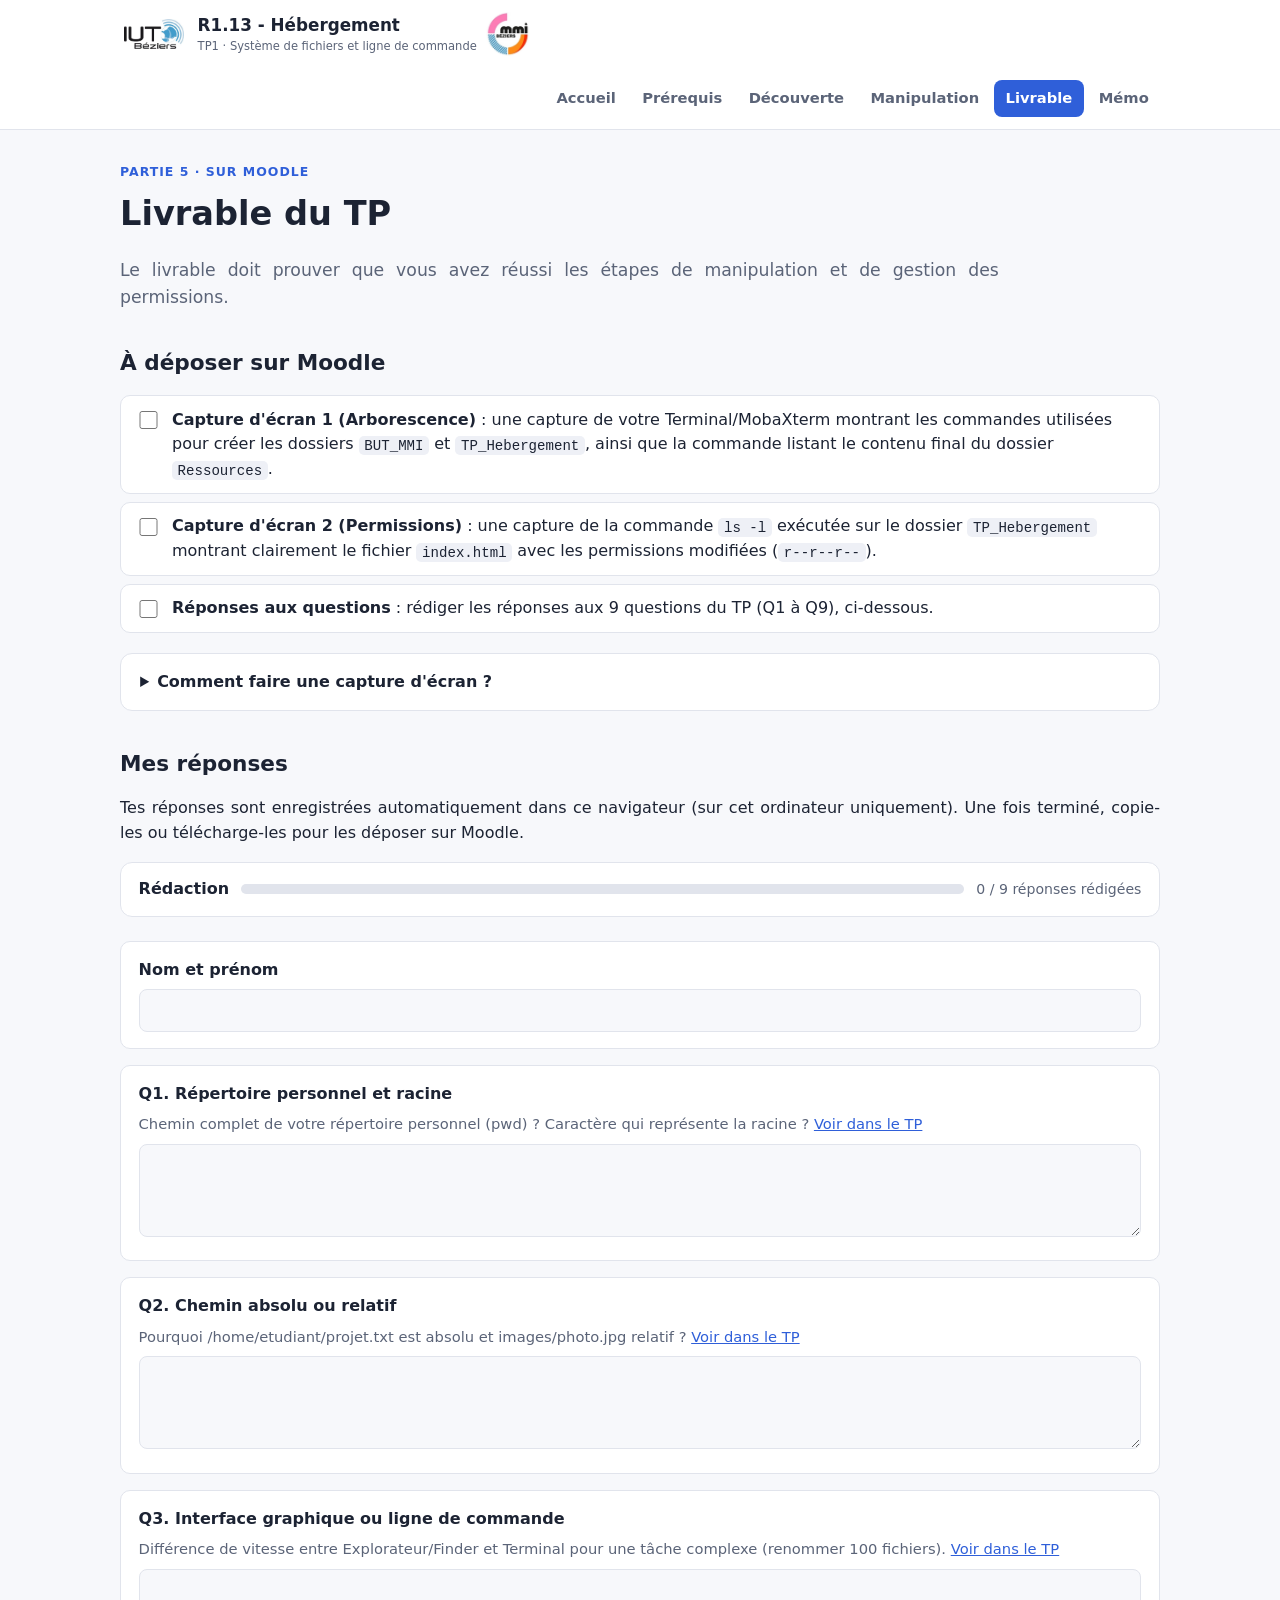
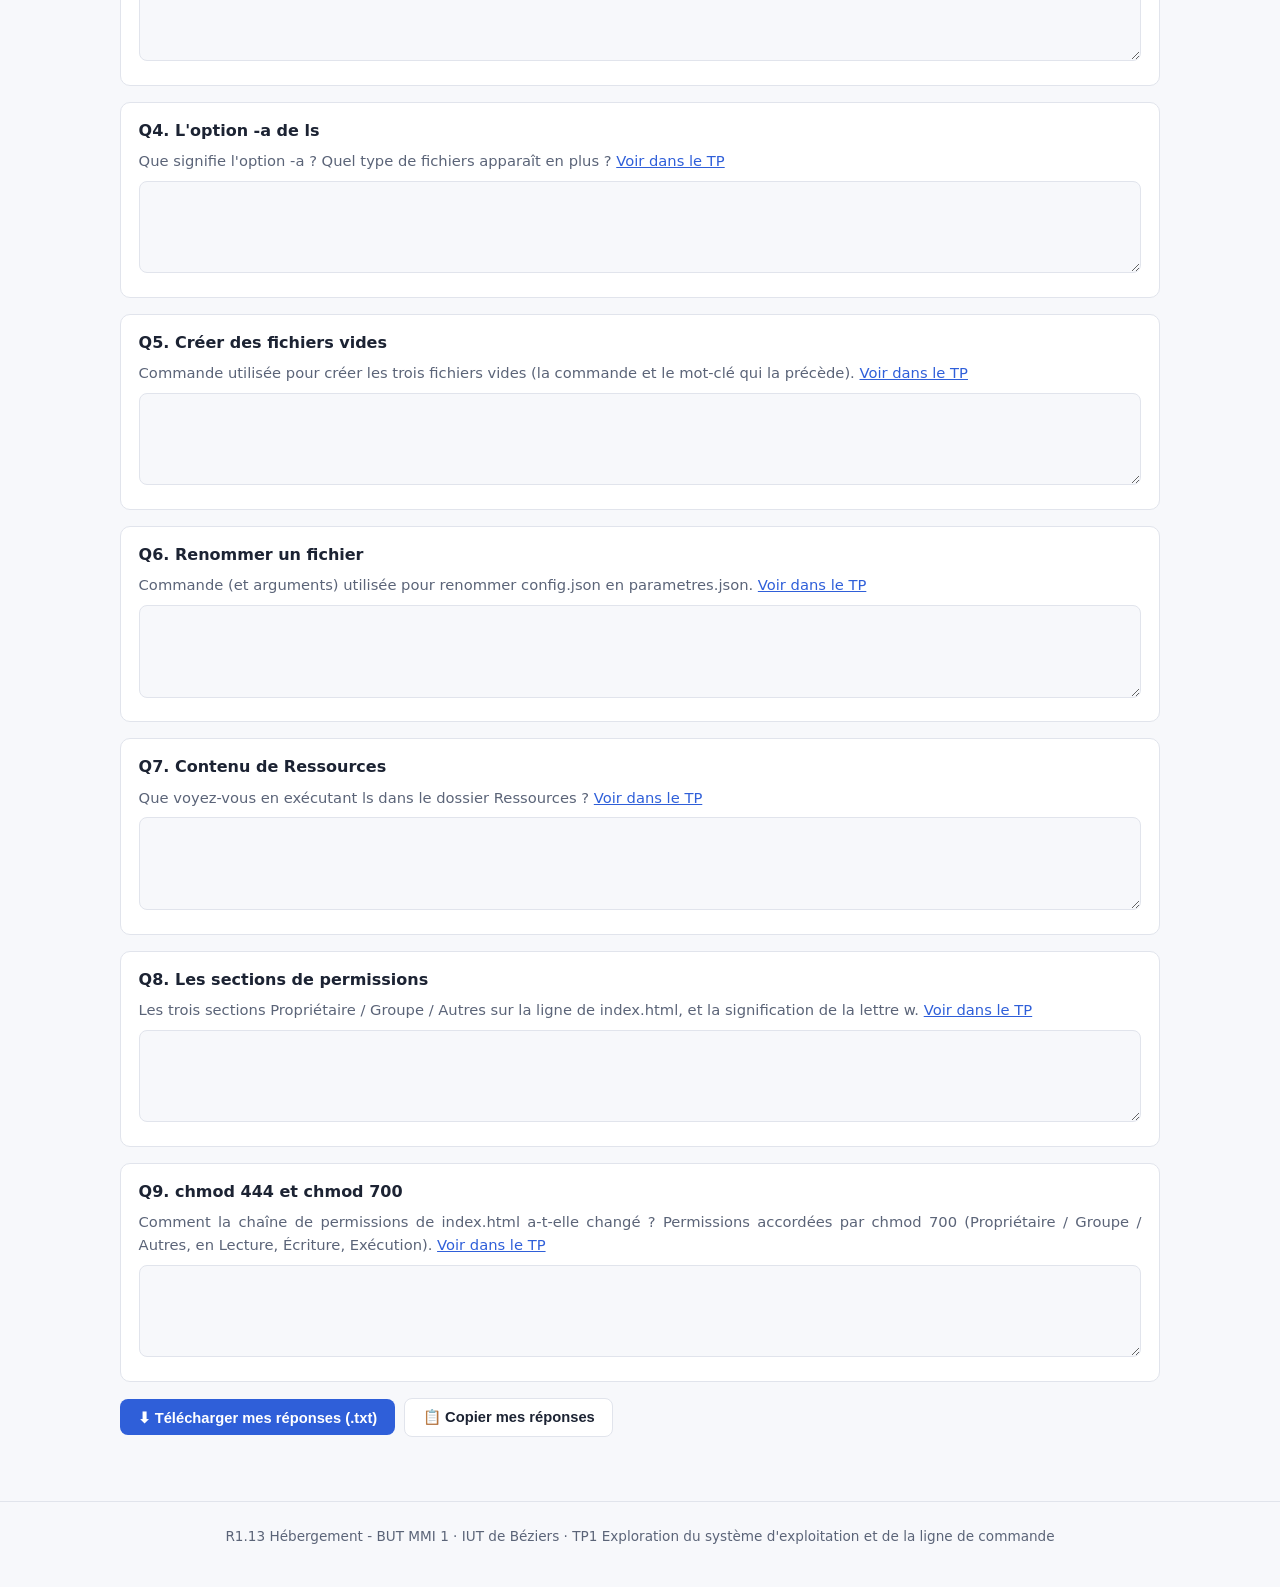
==== livrable.html @ fe11656c "TP1 interactif R1.13 : système de fichiers et ligne de commande Reprend le sujet « TP1 Exploration d" ====
<!doctype html>
<html lang="fr">
  <head>
    <meta charset="UTF-8" />
    <meta name="viewport" content="width=device-width, initial-scale=1.0" />
    <title>Livrable - R1.13 TP1</title>
    <link
      rel="icon"
      href="data:image/svg+xml,%3Csvg xmlns=%27http://www.w3.org/2000/svg%27 viewBox=%270 0 100 100%27%3E%3Crect x=%278%27 y=%2716%27 width=%2784%27 height=%2768%27 rx=%2710%27 fill=%27%231c2333%27/%3E%3Cpath d=%27M24 38 L38 50 L24 62%27 stroke=%27%236ee7a8%27 stroke-width=%278%27 fill=%27none%27 stroke-linecap=%27round%27 stroke-linejoin=%27round%27/%3E%3Cpath d=%27M46 64 H74%27 stroke=%27%237cb7ff%27 stroke-width=%278%27 stroke-linecap=%27round%27/%3E%3C/svg%3E"
    />
    <link rel="stylesheet" href="css/style.css" />
  </head>
  <body data-page="livrable">
    <a class="skip-link" href="#contenu">Aller au contenu</a>

    <header class="site-header">
      <nav class="nav-wrap">
        <a class="brand" href="index.html"
          ><img src="img/logo_iut.jpg" alt="" />
          <span
            >R1.13 - Hébergement
            <small>TP1 · Système de fichiers et ligne de commande</small></span
          ><img src="img/logo_mmi.jpg" alt="" />
        </a>
        <div class="site-nav">
          <a href="index.html" data-nav="index">Accueil</a>
          <a href="prerequis.html" data-nav="prerequis">Prérequis</a>
          <a href="decouverte.html" data-nav="decouverte">Découverte</a>
          <a href="manipulation.html" data-nav="manipulation">Manipulation</a>
          <a href="livrable.html" data-nav="livrable">Livrable</a>
          <a href="memo.html" data-nav="memo">Mémo</a>
        </div>
      </nav>
    </header>

    <main id="contenu">
      <p class="eyebrow">Partie 5 · Sur Moodle</p>
      <h1>Livrable du TP</h1>
      <p class="lede">
        Le livrable doit prouver que vous avez réussi les étapes de
        manipulation et de gestion des permissions.
      </p>

      <h2>À déposer sur Moodle</h2>
      <ul class="objectifs-check">
        <li><label><input type="checkbox" value="capture1" /><span><strong>Capture d'écran 1 (Arborescence)</strong> : une capture de votre Terminal/MobaXterm montrant les commandes utilisées pour créer les dossiers <code>BUT_MMI</code> et <code>TP_Hebergement</code>, ainsi que la commande listant le contenu final du dossier <code>Ressources</code>.</span></label></li>
        <li><label><input type="checkbox" value="capture2" /><span><strong>Capture d'écran 2 (Permissions)</strong> : une capture de la commande <code>ls -l</code> exécutée sur le dossier <code>TP_Hebergement</code> montrant clairement le fichier <code>index.html</code> avec les permissions modifiées (<code>r--r--r--</code>).</span></label></li>
        <li><label><input type="checkbox" value="reponses" /><span><strong>Réponses aux questions</strong> : rédiger les réponses aux 9 questions du TP (Q1 à Q9), ci-dessous.</span></label></li>
      </ul>

      <details class="callout">
        <summary><strong>Comment faire une capture d'écran ?</strong></summary>
        <ul>
          <li><strong>Windows</strong> : <kbd>Windows</kbd> + <kbd>Maj</kbd> + <kbd>S</kbd>, puis sélectionner la fenêtre de MobaXterm.</li>
          <li><strong>macOS</strong> : <kbd>⌘</kbd> + <kbd>Maj</kbd> + <kbd>4</kbd>, puis <kbd>Espace</kbd> et cliquer sur la fenêtre du Terminal.</li>
        </ul>
        <p>Les commandes tapées doivent être lisibles : agrandis la fenêtre si besoin, et ne fais pas <code>clear</code> avant la capture.</p>
      </details>

      <h2>Mes réponses</h2>
      <p>
        Tes réponses sont enregistrées automatiquement dans ce navigateur (sur
        cet ordinateur uniquement). Une fois terminé, copie-les ou télécharge-les
        pour les déposer sur Moodle.
      </p>
      <div class="scenario-toolbar">
        <strong>Rédaction</strong>
        <div class="progress"><span data-progress></span></div>
        <span class="progress-text" id="reponses-compteur"></span>
      </div>
      <div class="reponse">
        <label for="nom-etudiant">Nom et prénom</label>
        <input id="nom-etudiant" type="text" autocomplete="name" style="width: 100%; font: inherit; padding: 0.5rem 0.7rem; border: 1px solid var(--border); border-radius: 8px; background: var(--bg); color: var(--text)" />
      </div>
        <div class="reponse" id="bloc-q1">
          <label for="q1">Q1. Répertoire personnel et racine</label>
          <p class="rappel">Chemin complet de votre répertoire personnel (pwd) ? Caractère qui représente la racine ? <a href="decouverte.html">Voir dans le TP</a></p>
          <textarea id="q1" rows="3"></textarea>
        </div>
        <div class="reponse" id="bloc-q2">
          <label for="q2">Q2. Chemin absolu ou relatif</label>
          <p class="rappel">Pourquoi /home/etudiant/projet.txt est absolu et images/photo.jpg relatif ? <a href="decouverte.html">Voir dans le TP</a></p>
          <textarea id="q2" rows="3"></textarea>
        </div>
        <div class="reponse" id="bloc-q3">
          <label for="q3">Q3. Interface graphique ou ligne de commande</label>
          <p class="rappel">Différence de vitesse entre Explorateur/Finder et Terminal pour une tâche complexe (renommer 100 fichiers). <a href="decouverte.html">Voir dans le TP</a></p>
          <textarea id="q3" rows="3"></textarea>
        </div>
        <div class="reponse" id="bloc-q4">
          <label for="q4">Q4. L'option -a de ls</label>
          <p class="rappel">Que signifie l'option -a ? Quel type de fichiers apparaît en plus ? <a href="decouverte.html">Voir dans le TP</a></p>
          <textarea id="q4" rows="3"></textarea>
        </div>
        <div class="reponse" id="bloc-q5">
          <label for="q5">Q5. Créer des fichiers vides</label>
          <p class="rappel">Commande utilisée pour créer les trois fichiers vides (la commande et le mot-clé qui la précède). <a href="manipulation.html">Voir dans le TP</a></p>
          <textarea id="q5" rows="3"></textarea>
        </div>
        <div class="reponse" id="bloc-q6">
          <label for="q6">Q6. Renommer un fichier</label>
          <p class="rappel">Commande (et arguments) utilisée pour renommer config.json en parametres.json. <a href="manipulation.html">Voir dans le TP</a></p>
          <textarea id="q6" rows="3"></textarea>
        </div>
        <div class="reponse" id="bloc-q7">
          <label for="q7">Q7. Contenu de Ressources</label>
          <p class="rappel">Que voyez-vous en exécutant ls dans le dossier Ressources ? <a href="manipulation.html">Voir dans le TP</a></p>
          <textarea id="q7" rows="3"></textarea>
        </div>
        <div class="reponse" id="bloc-q8">
          <label for="q8">Q8. Les sections de permissions</label>
          <p class="rappel">Les trois sections Propriétaire / Groupe / Autres sur la ligne de index.html, et la signification de la lettre w. <a href="manipulation.html">Voir dans le TP</a></p>
          <textarea id="q8" rows="3"></textarea>
        </div>
        <div class="reponse" id="bloc-q9">
          <label for="q9">Q9. chmod 444 et chmod 700</label>
          <p class="rappel">Comment la chaîne de permissions de index.html a-t-elle changé ? Permissions accordées par chmod 700 (Propriétaire / Groupe / Autres, en Lecture, Écriture, Exécution). <a href="manipulation.html">Voir dans le TP</a></p>
          <textarea id="q9" rows="3"></textarea>
        </div>
      <div class="barre-actions">
        <button type="button" class="btn" id="reponses-telecharger">⬇ Télécharger mes réponses (.txt)</button>
        <button type="button" class="btn secondary" id="reponses-copier">📋 Copier mes réponses</button>
        <span id="reponses-info" aria-live="polite" style="color: var(--ok); font-weight: 600"></span>
      </div>
    </main>

    <footer class="site-footer">
      R1.13 Hébergement - BUT MMI 1 · IUT de Béziers · TP1 Exploration du
      système d'exploitation et de la ligne de commande
    </footer>

    <script src="js/main.js"></script>
    <script src="js/livrable.js"></script>
  </body>
</html>
---- css/style.css ----
/* ============================================================
   R1.13 - TP1 Système de fichiers et ligne de commande
   Feuille de style partagée par toutes les pages
   ============================================================ */

:root {
  --bg: #f7f8fb;
  --bg-alt: #ffffff;
  --text: #1c2333;
  --text-muted: #5b6478;
  --border: #e1e4ec;
  --primary: #2f5fd9;
  --primary-dark: #1f3f9e;
  --primary-bg: #eaf0ff;
  --accent-a: #2f7fd9;
  --accent-a-bg: #e7f1ff;
  --accent-b: #b5560f;
  --accent-b-bg: #fdeee0;
  --ok: #1f8a55;
  --ok-bg: #e5f6ec;
  --warn: #b8871a;
  --warn-bg: #fbf1dc;
  --danger: #c23b3b;
  --danger-bg: #fbe8e8;
  --code-bg: #eef0f6;
  --shadow: 0 1px 2px rgba(20, 25, 40, 0.04), 0 6px 20px rgba(20, 25, 40, 0.06);
  --radius: 12px;
  font-size: 16px;
}

@media (prefers-color-scheme: dark) {
  :root {
    --bg: #12141c;
    --bg-alt: #1a1d29;
    --text: #e7e9f2;
    --text-muted: #a2a8bd;
    --border: #2a2e3d;
    --primary: #6f93ef;
    --primary-dark: #a9c0f7;
    --primary-bg: #1c2740;
    --accent-a: #6fa8ef;
    --accent-a-bg: #17263d;
    --accent-b: #e0955a;
    --accent-b-bg: #3a2716;
    --ok: #55c98a;
    --ok-bg: #113524;
    --warn: #e3b955;
    --warn-bg: #3a2f10;
    --danger: #e37272;
    --danger-bg: #3a1a1a;
    --code-bg: #20232f;
    --shadow: 0 1px 2px rgba(0, 0, 0, 0.3), 0 6px 20px rgba(0, 0, 0, 0.35);
  }
}

* {
  box-sizing: border-box;
}

html,
body {
  margin: 0;
  padding: 0;
  background: var(--bg);
  color: var(--text);
  font-family:
    "Segoe UI",
    system-ui,
    -apple-system,
    Roboto,
    Helvetica,
    Arial,
    sans-serif;
  line-height: 1.55;
}

a {
  color: var(--primary);
}
a:hover {
  color: var(--primary-dark);
}

img,
svg {
  max-width: 100%;
}

.skip-link {
  position: absolute;
  left: -999px;
  top: 0;
  background: var(--primary);
  color: #fff;
  padding: 0.5em 1em;
  z-index: 100;
}
.skip-link:focus {
  left: 0.5em;
  top: 0.5em;
}

/* ---------- Layout ---------- */

.site-header {
  position: sticky;
  top: 0;
  z-index: 20;
  background: var(--bg-alt);
  border-bottom: 1px solid var(--border);
}

.nav-wrap {
  max-width: 1080px;
  margin: 0 auto;
  padding: 0.75rem 1.25rem;
  display: flex;
  align-items: center;
  gap: 1.5rem;
  flex-wrap: wrap;
}

.brand {
  font-weight: 700;
  font-size: 1.05rem;
  color: var(--text);
  text-decoration: none;
  white-space: nowrap;
}
.brand small {
  display: block;
  font-weight: 400;
  font-size: 0.72rem;
  color: var(--text-muted);
}

.site-nav {
  display: flex;
  flex-wrap: wrap;
  gap: 0.25rem;
  margin-left: auto;
}

.site-nav a {
  text-decoration: none;
  color: var(--text-muted);
  padding: 0.45rem 0.7rem;
  border-radius: 8px;
  font-size: 0.92rem;
  font-weight: 600;
}
.site-nav a:hover {
  background: var(--primary-bg);
  color: var(--primary-dark);
}
.site-nav a.active {
  background: var(--primary);
  color: #fff;
}

main {
  max-width: 1080px;
  margin: 0 auto;
  padding: 2rem 1.25rem 4rem;
}

.site-footer {
  border-top: 1px solid var(--border);
  color: var(--text-muted);
  font-size: 0.85rem;
  text-align: center;
  padding: 1.5rem 1rem 2.5rem;
}

/* ---------- Typography blocks ---------- */

.eyebrow {
  text-transform: uppercase;
  letter-spacing: 0.08em;
  font-size: 0.78rem;
  font-weight: 700;
  color: var(--primary);
  margin: 0 0 0.4rem;
}

h1 {
  font-size: clamp(1.6rem, 3vw, 2.1rem);
  margin: 0 0 0.5rem;
}
h2 {
  font-size: 1.35rem;
  margin: 2.2rem 0 0.8rem;
}
h3 {
  font-size: 1.08rem;
  margin: 1.4rem 0 0.5rem;
}

.lede {
  font-size: 1.08rem;
  color: var(--text-muted);
  max-width: 80ch;
}

/* Texte courant justifie. Les paragraphes n'ayant pas tous la meme longueur
   de ligne, le bord droit en dents de scie donnait l'impression d'un texte
   coupe au hasard. La cesure automatique (<html lang="fr">) evite les
   espaces beantes que la justification produit sinon en francais. */
main p,
main .scenario-body li {
  text-align: justify;
  hyphens: auto;
}

/* Sous cette largeur, les lignes sont trop courtes : justifier y creuserait
   des rivieres blanches au milieu du texte. */
@media (max-width: 700px) {
  main p,
  main .scenario-body li {
    text-align: left;
    hyphens: manual;
  }
}

.pill {
  display: inline-block;
  padding: 0.2rem 0.65rem;
  border-radius: 999px;
  font-size: 0.78rem;
  font-weight: 700;
  background: var(--primary-bg);
  color: var(--primary-dark);
}

code,
pre,
kbd {
  font-family: ui-monospace, SFMono-Regular, Menlo, Consolas, monospace;
  font-size: 0.88em;
}
code {
  background: var(--code-bg);
  padding: 0.12em 0.4em;
  border-radius: 5px;
}
pre {
  background: var(--code-bg);
  padding: 0.9rem 1rem;
  border-radius: var(--radius);
  overflow-x: auto;
}
pre code {
  background: none;
  padding: 0;
}
kbd {
  background: var(--bg-alt);
  border: 1px solid var(--border);
  border-bottom-width: 2px;
  border-radius: 5px;
  padding: 0.05em 0.45em;
}

/* ---------- Cards / grid ---------- */

.card {
  background: var(--bg-alt);
  border: 1px solid var(--border);
  border-radius: var(--radius);
  box-shadow: var(--shadow);
  padding: 1.25rem 1.4rem;
}

.grid {
  display: grid;
  gap: 1rem;
}
.grid.cols-2 {
  grid-template-columns: repeat(auto-fit, minmax(260px, 1fr));
}
.grid.cols-3 {
  grid-template-columns: repeat(auto-fit, minmax(200px, 1fr));
}

.timeline {
  list-style: none;
  margin: 0;
  padding: 0;
  display: grid;
  gap: 0.6rem;
}
.timeline li {
  padding: 0.65rem 0.9rem;
  background: var(--bg-alt);
  border: 1px solid var(--border);
  border-radius: 10px;
}

/* ---------- Scenario cards ---------- */

.scenario-toolbar {
  display: flex;
  flex-wrap: wrap;
  gap: 0.75rem;
  align-items: center;
  margin-bottom: 1.5rem;
  padding: 0.9rem 1.1rem;
  background: var(--bg-alt);
  border: 1px solid var(--border);
  border-radius: var(--radius);
  position: sticky;
  top: 3.6rem;
  z-index: 10;
}

.progress-text {
  color: var(--text-muted);
  font-size: 0.88rem;
  margin-left: auto;
}

.scenario {
  margin-bottom: 1.4rem;
  border-radius: var(--radius);
  overflow: hidden;
}

.scenario-head {
  display: flex;
  align-items: center;
  gap: 0.9rem;
  padding: 1.1rem 1.3rem;
  cursor: pointer;
  background: var(--bg-alt);
  border: 1px solid var(--border);
  border-radius: var(--radius);
}
.scenario-head:hover {
  border-color: var(--primary);
}
.scenario.open .scenario-head {
  border-bottom-left-radius: 0;
  border-bottom-right-radius: 0;
}

.scenario-check {
  width: 1.15rem;
  height: 1.15rem;
  accent-color: var(--ok);
  flex: none;
}

.scenario-num {
  flex: none;
  width: 2.1rem;
  height: 2.1rem;
  border-radius: 50%;
  background: var(--primary-bg);
  color: var(--primary-dark);
  display: flex;
  align-items: center;
  justify-content: center;
  font-weight: 700;
}
.scenario.done .scenario-num {
  background: var(--ok-bg);
  color: var(--ok);
}

.scenario-head h3 {
  margin: 0;
  font-size: 1.05rem;
  flex: 1;
}
.scenario-meta {
  font-size: 0.82rem;
  color: var(--text-muted);
  white-space: nowrap;
}
.scenario-caret {
  transition: transform 0.15s ease;
  color: var(--text-muted);
}
.scenario.open .scenario-caret {
  transform: rotate(90deg);
}

.scenario-body {
  display: none;
  border: 1px solid var(--border);
  border-top: none;
  border-bottom-left-radius: var(--radius);
  border-bottom-right-radius: var(--radius);
  padding: 1.3rem;
  background: var(--bg);
}
.scenario.open .scenario-body {
  display: block;
}

.info-block {
  margin-top: 1rem;
}
.info-block h4 {
  margin: 0 0 0.4rem;
  font-size: 0.88rem;
  text-transform: uppercase;
  letter-spacing: 0.04em;
  color: var(--text-muted);
}
.info-block ul {
  margin: 0;
  padding-left: 1.2rem;
}
.info-block li {
  margin-bottom: 0.35rem;
}

.pieges-block {
  background: var(--warn-bg);
  border: 1px solid color-mix(in srgb, var(--warn) 35%, var(--border));
  border-radius: 10px;
  padding: 0.9rem 1.1rem;
}
.pieges-block h4 {
  color: var(--warn);
}
.interdit-block {
  background: var(--danger-bg);
  border: 1px solid color-mix(in srgb, var(--danger) 35%, var(--border));
  border-radius: 10px;
  padding: 0.9rem 1.1rem;
  margin-bottom: 1.1rem;
}
.interdit-block h4 {
  color: var(--danger);
}
.verif-block {
  background: var(--ok-bg);
  border: 1px solid color-mix(in srgb, var(--ok) 35%, var(--border));
  border-radius: 10px;
  padding: 0.9rem 1.1rem;
}
.verif-block h4 {
  color: var(--ok);
}

.commandes-block code {
  display: inline-block;
  margin: 0.15rem 0.3rem 0.15rem 0;
}

/* ---------- Captures d'écran des étapes ---------- */

.etape-figure {
  margin: 0.5rem 0 0.9rem;
}
.etape-figure img {
  display: block;
  max-width: 100%;
  height: auto;
  border: 1px solid var(--border);
  border-radius: 8px;
  background: var(--bg-alt);
}

/* ---------- Bouton d'aide + fenêtre modale ---------- */

.popup-btn {
  border: 1px solid var(--primary);
  background: var(--primary-bg);
  color: var(--primary-dark);
  border-radius: 999px;
  padding: 0.1rem 0.7rem;
  font: inherit;
  font-size: 0.82rem;
  font-weight: 600;
  cursor: pointer;
  white-space: nowrap;
}
.popup-btn:hover {
  background: var(--primary);
  color: #fff;
}

/* Lien externe posé dans une étape (formulaire d'inscription, dépôt...).
   Même gabarit que le bouton de pop-up, mais plein, pour qu'on comprenne
   qu'il fait quitter la page. */
.etape-lien {
  display: inline-block;
  border: 1px solid var(--primary);
  background: var(--primary);
  color: #fff;
  border-radius: 999px;
  padding: 0.1rem 0.7rem;
  font-size: 0.82rem;
  font-weight: 600;
  text-decoration: none;
}
.etape-lien:hover {
  background: var(--primary-dark);
  border-color: var(--primary-dark);
  color: #fff;
}
.etape-lien::after {
  content: ' \2197';
  font-weight: 400;
}

.modal-overlay {
  position: fixed;
  inset: 0;
  z-index: 50;
  display: flex;
  align-items: center;
  justify-content: center;
  padding: 1.5rem;
  background: rgba(12, 15, 25, 0.55);
}
.modal-overlay[hidden] {
  display: none;
}
.modal {
  position: relative;
  width: min(680px, 100%);
  max-height: 85vh;
  overflow-y: auto;
  padding: 1.6rem 1.8rem;
  background: var(--bg-alt);
  border: 1px solid var(--border);
  border-radius: var(--radius);
  box-shadow: var(--shadow);
}
.modal h3 {
  margin: 0 0 0.8rem;
  padding-right: 2rem;
}
.modal h4 {
  margin: 1.2rem 0 0.4rem;
}
.modal ul {
  padding-left: 1.2rem;
}
.modal li {
  margin-bottom: 0.4rem;
}
.modal-close {
  position: absolute;
  top: 0.7rem;
  right: 0.9rem;
  border: 0;
  background: none;
  color: var(--text-muted);
  font-size: 1.6rem;
  line-height: 1;
  cursor: pointer;
}
.modal-close:hover {
  color: var(--text);
}

.popup-table {
  width: 100%;
  margin: 0.8rem 0;
  border-collapse: collapse;
  font-size: 0.9rem;
}
.popup-table th,
.popup-table td {
  border: 1px solid var(--border);
  padding: 0.5rem 0.7rem;
  text-align: left;
  vertical-align: top;
  font-size: inherit;
  text-transform: none;
  letter-spacing: normal;
}
.popup-table thead th {
  background: var(--primary-bg);
  color: var(--primary-dark);
}
.popup-table tbody th {
  background: var(--bg);
  color: var(--text);
  font-weight: 600;
}

/* ---------- Tables (memo) ---------- */

table {
  width: 100%;
  border-collapse: collapse;
  margin: 1rem 0;
}
th,
td {
  text-align: left;
  padding: 0.55rem 0.7rem;
  border-bottom: 1px solid var(--border);
  vertical-align: top;
}
th {
  color: var(--text-muted);
  font-size: 0.82rem;
  text-transform: uppercase;
  letter-spacing: 0.03em;
}

/* ---------- Misc ---------- */

.callout {
  border-radius: var(--radius);
  padding: 1rem 1.2rem;
  border: 1px solid var(--border);
  background: var(--bg-alt);
  margin: 1.2rem 0;
}
.callout.warn {
  background: var(--warn-bg);
  border-color: color-mix(in srgb, var(--warn) 35%, var(--border));
}
.callout.ok {
  background: var(--ok-bg);
  border-color: color-mix(in srgb, var(--ok) 35%, var(--border));
}
.callout.danger {
  background: var(--danger-bg);
  border-color: color-mix(in srgb, var(--danger) 35%, var(--border));
}
.callout h3,
.callout h4 {
  margin-top: 0;
}

.btn {
  display: inline-block;
  background: var(--primary);
  color: #fff;
  text-decoration: none;
  padding: 0.6rem 1.1rem;
  border-radius: 8px;
  font-weight: 700;
  font-size: 0.92rem;
  border: none;
  cursor: pointer;
}
.btn:hover {
  background: var(--primary-dark);
  color: #fff;
}
.btn.secondary {
  background: var(--bg-alt);
  color: var(--text);
  border: 1px solid var(--border);
}

/* L'image porte deja son propre fond : un cadre autour ferait doublon. */
.diagram {
  margin: 1.5rem 0;
}

/* 'display: grid' l'emporterait sinon sur le 'display: none' que le
   navigateur associe a l'attribut hidden. */
.grid[hidden] {
  display: none;
}
.diagram img {
  display: block;
  width: 100%;
  max-width: 720px;
  height: auto;
  margin: 0 auto;
  border: 1px solid var(--border);
  border-radius: var(--radius);
}

footer a {
  color: inherit;
}

/* ============================================================
   Ajouts propres au TP web-mmi2
   ============================================================ */

.brand {
  display: flex;
  align-items: center;
  gap: 0.6rem;
}
.brand img {
  height: 34px;
  width: auto;
  border-radius: 6px;
  background: #fff;
  padding: 2px 4px;
}
/* Le logo MMI est carre : a hauteur egale il paraitrait plus petit que
   celui de l'IUT, tout en largeur. */
.brand img[src$='logo_mmi.jpg'] {
  height: 44px;
  padding: 0;
  border-radius: 50%;
}
@media (max-width: 480px) {
  .brand {
    white-space: normal;
    gap: 0.45rem;
  }
  .brand img {
    height: 28px;
  }
  .brand img[src$='logo_mmi.jpg'] {
    height: 36px;
  }
}

/* ---------- Barre de progression globale ---------- */

.progress {
  height: 10px;
  border-radius: 999px;
  background: var(--border);
  overflow: hidden;
  flex: 1;
  min-width: 120px;
}
.progress > span {
  display: block;
  height: 100%;
  width: 0;
  background: linear-gradient(90deg, var(--primary), var(--ok));
  transition: width 0.4s ease;
}

/* ---------- Questions a reponse verifiee ---------- */

.question {
  margin: 1.1rem 0;
  padding: 1rem 1.1rem;
  background: var(--bg-alt);
  border: 1px solid var(--border);
  border-left: 4px solid var(--primary);
  border-radius: 10px;
}
.question > .q-titre {
  margin: 0 0 0.5rem;
  font-weight: 700;
  color: var(--primary-dark);
}
.question form {
  display: flex;
  flex-wrap: wrap;
  gap: 0.5rem;
  align-items: center;
}
.question input[type='text'] {
  font: inherit;
  padding: 0.4rem 0.7rem;
  border: 1px solid var(--border);
  border-radius: 8px;
  background: var(--bg);
  color: var(--text);
  flex: 1;
  min-width: 14rem;
}
.feedback {
  margin: 0.6rem 0 0;
  font-size: 0.92rem;
  font-weight: 600;
}
.feedback.ok {
  color: var(--ok);
}
.feedback.ko {
  color: var(--danger);
}
.question.reussie {
  border-left-color: var(--ok);
}

details.indice {
  margin-top: 0.6rem;
  font-size: 0.92rem;
}
details.indice summary {
  cursor: pointer;
  color: var(--warn);
  font-weight: 600;
}

/* ---------- Cartes a retourner ---------- */

.flip-grid {
  display: grid;
  grid-template-columns: repeat(auto-fit, minmax(190px, 1fr));
  gap: 0.8rem;
  margin: 1rem 0;
}
.flip {
  display: block;
  width: 100%;
  perspective: 900px;
  border: 0;
  padding: 0;
  background: none;
  font: inherit;
  color: inherit;
  cursor: pointer;
  text-align: left;
}
/* Les deux faces sont empilees dans la meme cellule de grille : la carte
   prend la hauteur de la face la plus longue, sans hauteur fixe qui
   couperait un texte long. Les <span> (seuls autorises dans un <button>)
   doivent etre passes en bloc, sinon ils n'ont ni largeur ni hauteur. */
.flip-inner {
  display: grid;
  height: 100%;
  min-height: 150px;
  transition: transform 0.5s ease;
  transform-style: preserve-3d;
}
.flip.retournee .flip-inner {
  transform: rotateY(180deg);
}
.flip-face {
  grid-area: 1 / 1;
  padding: 1rem;
  border-radius: 10px;
  border: 1px solid var(--border);
  background: var(--bg-alt);
  box-shadow: var(--shadow);
  backface-visibility: hidden;
  -webkit-backface-visibility: hidden;
  display: flex;
  flex-direction: column;
  justify-content: center;
  gap: 0.3rem;
  line-height: 1.45;
}
.flip:hover .flip-face,
.flip:focus-visible .flip-face {
  border-color: var(--primary);
}
.flip-face:not(.flip-back)::after {
  content: 'Cliquer pour retourner \21BB';
  margin-top: 0.4rem;
  font-size: 0.75rem;
  color: var(--primary);
}
.flip-face:not(.flip-back) strong {
  font-size: 1.05rem;
}
.flip-face small {
  color: var(--text-muted);
}
.flip-back {
  transform: rotateY(180deg);
  background: var(--primary-bg);
  font-size: 0.9rem;
  /* Texte courant avec du <code> et du gras : en flex, chaque morceau
     deviendrait un bloc a part et passerait a la ligne. */
  display: block;
  align-content: center;
}

/* ---------- Etapes (accordeons) ---------- */

.etape-body > *:first-child {
  margin-top: 0;
}

.mission-list {
  list-style: none;
  padding: 0;
  margin: 0.5rem 0 0;
  display: grid;
  gap: 0.35rem;
}
.mission-list li {
  display: flex;
  gap: 0.5rem;
  align-items: baseline;
}
.mission-list li::before {
  content: '\25CB';
  color: var(--text-muted);
}
.mission-list li.faite {
  color: var(--ok);
}
.mission-list li.faite::before {
  content: '\2714';
  color: var(--ok);
}

/* ---------- QCM ---------- */

.qcm fieldset {
  border: 1px solid var(--border);
  border-radius: 10px;
  background: var(--bg-alt);
  margin: 0 0 0.9rem;
  padding: 0.9rem 1.1rem;
}
.qcm legend {
  font-weight: 700;
  padding: 0 0.4rem;
}
.qcm label {
  display: block;
  padding: 0.3rem 0.4rem;
  border-radius: 6px;
  cursor: pointer;
}
.qcm label:hover {
  background: var(--bg);
}
.qcm label.bonne {
  background: var(--ok-bg);
  color: var(--ok);
  font-weight: 600;
}
.qcm label.mauvaise {
  background: var(--danger-bg);
  color: var(--danger);
}
.qcm .explication {
  margin: 0.5rem 0 0;
  font-size: 0.9rem;
  color: var(--text-muted);
}
.score {
  font-size: 1.15rem;
  font-weight: 700;
}

/* ---------- Checklist d'objectifs ---------- */

.objectifs-check {
  list-style: none;
  padding: 0;
  display: grid;
  gap: 0.5rem;
}
.objectifs-check label {
  display: flex;
  gap: 0.7rem;
  align-items: flex-start;
  padding: 0.7rem 0.9rem;
  background: var(--bg-alt);
  border: 1px solid var(--border);
  border-radius: 10px;
  cursor: pointer;
}
.objectifs-check input {
  width: 1.15rem;
  height: 1.15rem;
  accent-color: var(--ok);
  margin-top: 0.2rem;
  flex: none;
}
.objectifs-check input:checked + span {
  color: var(--ok);
}

.bravo {
  text-align: center;
  font-size: 1.1rem;
}
.bravo[hidden] {
  display: none;
}

details.callout summary {
  cursor: pointer;
}
details.callout[open] summary {
  margin-bottom: 0.5rem;
}
a.desactive {
  opacity: 0.6;
}

/* ============================================================
   Ajouts propres au TP1 Système de fichiers
   ============================================================ */

/* ---------- Choix du système (Windows / macOS) ---------- */

.os-choix {
  display: grid;
  grid-template-columns: repeat(auto-fit, minmax(220px, 1fr));
  gap: 1rem;
  margin: 1.2rem 0;
}
.os-btn {
  display: flex;
  align-items: center;
  gap: 1rem;
  padding: 1rem 1.2rem;
  border: 2px solid var(--border);
  border-radius: var(--radius);
  background: var(--bg-alt);
  color: var(--text);
  font: inherit;
  text-align: left;
  cursor: pointer;
  box-shadow: var(--shadow);
}
.os-btn img {
  width: 56px;
  height: 56px;
  object-fit: contain;
  flex: none;
}
.os-btn strong {
  display: block;
  font-size: 1.05rem;
}
.os-btn small {
  color: var(--text-muted);
}
.os-btn:hover {
  border-color: var(--primary);
}
.os-btn[aria-pressed='true'] {
  border-color: var(--primary);
  background: var(--primary-bg);
}
[data-os-bloc][hidden] {
  display: none;
}

/* ---------- Terminal simule ---------- */

.terminal {
  --t-bg: #0f1218;
  --t-fg: #d7dde8;
  background: var(--t-bg);
  color: var(--t-fg);
  border-radius: var(--radius);
  box-shadow: var(--shadow);
  overflow: hidden;
  font-family: ui-monospace, SFMono-Regular, Menlo, Consolas, monospace;
  font-size: 0.86rem;
  border: 1px solid #262b36;
}
.terminal-barre {
  display: flex;
  align-items: center;
  gap: 0.45rem;
  padding: 0.45rem 0.7rem;
  background: #1b2029;
  color: #9aa3b5;
  font-size: 0.78rem;
}
.terminal-barre .pastille {
  width: 0.7rem;
  height: 0.7rem;
  border-radius: 50%;
  background: #ff5f57;
}
.terminal-barre .pastille:nth-child(2) {
  background: #febc2e;
}
.terminal-barre .pastille:nth-child(3) {
  background: #28c840;
}
.terminal-barre .titre {
  margin-left: 0.4rem;
  flex: 1;
  overflow: hidden;
  text-overflow: ellipsis;
  white-space: nowrap;
}
.terminal-barre button {
  font: inherit;
  font-size: 0.75rem;
  color: #c9d1e0;
  background: #2a3140;
  border: 1px solid #3a4253;
  border-radius: 6px;
  padding: 0.1rem 0.55rem;
  cursor: pointer;
}
.terminal-barre button:hover {
  background: #3a4253;
}
.terminal-ecran {
  height: 340px;
  overflow-y: auto;
  padding: 0.7rem 0.8rem;
  cursor: text;
  line-height: 1.45;
}
.terminal-ecran .ligne {
  white-space: pre-wrap;
  word-break: break-all;
  min-height: 1.2em;
}
.terminal .t-prompt-user {
  color: #6ee7a8;
}
.terminal .t-prompt-path {
  color: #7cb7ff;
}
.terminal .t-dir {
  color: #7cb7ff;
  font-weight: 700;
}
.terminal .t-err {
  color: #ff8f8f;
}
.terminal .t-aide {
  color: #f5c96b;
}
.terminal .t-ok {
  color: #6ee7a8;
}
.terminal .t-dim {
  color: #8790a3;
}
.terminal-saisie {
  display: flex;
  align-items: baseline;
  gap: 0.5ch;
}
.terminal-saisie input {
  flex: 1;
  min-width: 4ch;
  background: transparent;
  border: 0;
  outline: 0;
  color: var(--t-fg);
  font: inherit;
  caret-color: #6ee7a8;
  padding: 0;
}
.terminal-aide {
  padding: 0.45rem 0.8rem 0.6rem;
  border-top: 1px solid #262b36;
  color: #8790a3;
  font-size: 0.75rem;
}
.terminal-aide kbd {
  background: #2a3140;
  border-color: #3a4253;
  color: #c9d1e0;
}

/* Page Manipulation : consignes a gauche, terminal colle a droite. Sur
   petit ecran, le terminal passe au-dessus des consignes. */
.atelier {
  display: grid;
  grid-template-columns: minmax(0, 1fr) minmax(0, 1fr);
  gap: 1.4rem;
  align-items: start;
}
.atelier-terminal {
  position: sticky;
  top: 4.6rem;
}
@media (max-width: 900px) {
  .atelier {
    grid-template-columns: minmax(0, 1fr);
  }
  .atelier-terminal {
    position: static;
    order: -1;
  }
  .terminal-ecran {
    height: 260px;
  }
}

/* Actions du sujet, cochees automatiquement par le terminal. */
ol.actions {
  padding-left: 0;
  list-style: none;
  counter-reset: action;
  display: grid;
  gap: 0.4rem;
}
ol.actions > li {
  counter-increment: action;
  display: flex;
  gap: 0.6rem;
  align-items: baseline;
  padding: 0.5rem 0.7rem;
  background: var(--bg-alt);
  border: 1px solid var(--border);
  border-radius: 8px;
}
ol.actions > li::before {
  content: counter(action);
  flex: none;
  width: 1.6rem;
  height: 1.6rem;
  border-radius: 50%;
  display: inline-flex;
  align-items: center;
  justify-content: center;
  font-size: 0.8rem;
  font-weight: 700;
  background: var(--primary-bg);
  color: var(--primary-dark);
}
ol.actions > li.faite {
  border-color: color-mix(in srgb, var(--ok) 45%, var(--border));
  background: var(--ok-bg);
}
ol.actions > li.faite::before {
  content: '\2714';
  background: var(--ok);
  color: #fff;
}

/* Question du sujet (Q1 a Q9), a rediger dans la page Livrable. */
.q-sujet {
  margin: 1rem 0;
  padding: 0.9rem 1.1rem;
  border-left: 4px solid var(--accent-b);
  background: var(--accent-b-bg);
  border-radius: 10px;
}
.q-sujet .q-num {
  display: inline-block;
  margin-right: 0.4rem;
  padding: 0.05rem 0.55rem;
  border-radius: 999px;
  background: var(--accent-b);
  color: #fff;
  font-weight: 700;
  font-size: 0.85rem;
}
.q-sujet p {
  margin: 0.3rem 0;
}
.q-sujet .q-lien {
  font-size: 0.85rem;
}

/* ---------- Arborescence cliquable ---------- */

.arbo-wrap {
  display: grid;
  grid-template-columns: minmax(0, 1fr) minmax(0, 1fr);
  gap: 1rem;
  align-items: start;
}
@media (max-width: 760px) {
  .arbo-wrap {
    grid-template-columns: minmax(0, 1fr);
  }
}
.arbo {
  font-family: ui-monospace, SFMono-Regular, Menlo, Consolas, monospace;
  font-size: 0.9rem;
  background: var(--bg-alt);
  border: 1px solid var(--border);
  border-radius: var(--radius);
  padding: 0.8rem 1rem;
}
.arbo ul {
  list-style: none;
  margin: 0;
  padding-left: 1.3rem;
  border-left: 1px dashed var(--border);
}
.arbo > ul {
  padding-left: 0;
  border-left: 0;
}
.arbo button {
  font: inherit;
  border: 1px solid transparent;
  background: none;
  color: var(--text);
  border-radius: 6px;
  padding: 0.1rem 0.4rem;
  cursor: pointer;
}
.arbo button:hover {
  border-color: var(--primary);
}
.arbo button.cible {
  background: var(--primary);
  color: #fff;
}
.arbo button.ici {
  background: var(--ok-bg);
  border-color: var(--ok);
}
.arbo-sortie {
  display: grid;
  gap: 0.7rem;
}
.arbo-sortie .chemin {
  font-family: ui-monospace, SFMono-Regular, Menlo, Consolas, monospace;
  font-size: 1rem;
  padding: 0.5rem 0.7rem;
  background: var(--code-bg);
  border-radius: 8px;
  word-break: break-all;
}
.arbo-mode {
  display: inline-flex;
  border: 1px solid var(--border);
  border-radius: 999px;
  overflow: hidden;
}
.arbo-mode button {
  border: 0;
  background: var(--bg-alt);
  color: var(--text-muted);
  font: inherit;
  font-size: 0.85rem;
  font-weight: 600;
  padding: 0.35rem 0.8rem;
  cursor: pointer;
}
.arbo-mode button[aria-pressed='true'] {
  background: var(--primary);
  color: #fff;
}

/* ---------- Tri absolu / relatif ---------- */

.tri {
  display: grid;
  gap: 0.5rem;
}
.tri-item {
  display: flex;
  flex-wrap: wrap;
  gap: 0.5rem;
  align-items: center;
  padding: 0.5rem 0.8rem;
  background: var(--bg-alt);
  border: 1px solid var(--border);
  border-radius: 8px;
}
.tri-item code {
  flex: 1;
  min-width: 12rem;
  background: none;
  font-size: 0.95rem;
}
.tri-item button {
  font: inherit;
  font-size: 0.82rem;
  font-weight: 600;
  padding: 0.25rem 0.7rem;
  border-radius: 999px;
  border: 1px solid var(--border);
  background: var(--bg);
  color: var(--text);
  cursor: pointer;
}
.tri-item button:hover {
  border-color: var(--primary);
}
.tri-item.ok {
  border-color: var(--ok);
  background: var(--ok-bg);
}
.tri-item.ko {
  border-color: var(--danger);
  background: var(--danger-bg);
}
.tri-item .verdict {
  width: 100%;
  font-size: 0.85rem;
  color: var(--text-muted);
}

/* ---------- Course Explorateur / Terminal ---------- */

.course {
  display: grid;
  gap: 0.8rem;
}
.couloir {
  display: grid;
  grid-template-columns: 9rem minmax(0, 1fr) 5.5rem;
  gap: 0.7rem;
  align-items: center;
}
@media (max-width: 560px) {
  .couloir {
    grid-template-columns: minmax(0, 1fr) 4.5rem;
  }
  .couloir > strong {
    grid-column: 1 / -1;
  }
}
.couloir .piste {
  height: 14px;
  border-radius: 999px;
  background: var(--border);
  overflow: hidden;
}
.couloir .piste span {
  display: block;
  height: 100%;
  width: 0;
  background: var(--accent-b);
}
.couloir.terminal-c .piste span {
  background: var(--ok);
}
.couloir .chrono {
  font-family: ui-monospace, SFMono-Regular, Menlo, Consolas, monospace;
  text-align: right;
  font-size: 0.9rem;
}

/* ---------- Calculateur chmod ---------- */

.chmod-calc {
  background: var(--bg-alt);
  border: 1px solid var(--border);
  border-radius: var(--radius);
  padding: 1rem 1.2rem;
  box-shadow: var(--shadow);
}
.chmod-calc table {
  width: auto;
  margin: 0 auto;
}
.chmod-calc th,
.chmod-calc td {
  text-align: center;
  border-bottom: 1px solid var(--border);
  padding: 0.4rem 0.8rem;
}
.chmod-calc td:first-child,
.chmod-calc th:first-child {
  text-align: left;
}
.chmod-calc input[type='checkbox'] {
  width: 1.2rem;
  height: 1.2rem;
  accent-color: var(--primary);
}
.chmod-resultat {
  display: flex;
  flex-wrap: wrap;
  justify-content: center;
  gap: 0.8rem 1.6rem;
  margin-top: 1rem;
  font-family: ui-monospace, SFMono-Regular, Menlo, Consolas, monospace;
}
.chmod-resultat label {
  display: flex;
  flex-direction: column;
  align-items: center;
  gap: 0.2rem;
  font-family: inherit;
  font-size: 0.78rem;
  color: var(--text-muted);
}
.chmod-resultat input,
.chmod-resultat output {
  font: inherit;
  font-size: 1.4rem;
  font-weight: 700;
  color: var(--text);
  text-align: center;
  width: 6.5ch;
  padding: 0.2rem 0.3rem;
  border: 1px solid var(--border);
  border-radius: 8px;
  background: var(--bg);
}
.chmod-resultat output {
  width: auto;
  min-width: 11ch;
}
.chmod-resultat .cmd {
  font-size: 1rem;
  font-weight: 400;
  min-width: 18ch;
}

/* ---------- Ligne ls -l decodee ---------- */

.ls-decode {
  font-family: ui-monospace, SFMono-Regular, Menlo, Consolas, monospace;
  font-size: clamp(0.8rem, 2.2vw, 1.05rem);
  background: #0f1218;
  color: #d7dde8;
  padding: 1rem;
  border-radius: var(--radius);
  overflow-x: auto;
  white-space: nowrap;
}
.ls-decode button {
  font: inherit;
  color: inherit;
  background: none;
  border: 0;
  border-bottom: 2px solid transparent;
  padding: 0 0.05em;
  cursor: pointer;
}
.ls-decode button:hover,
.ls-decode button:focus-visible,
.ls-decode button.on {
  outline: none;
  border-bottom-color: currentColor;
}
.ls-decode .p-type {
  color: #f5c96b;
}
.ls-decode .p-u {
  color: #6ee7a8;
}
.ls-decode .p-g {
  color: #7cb7ff;
}
.ls-decode .p-o {
  color: #ff8fc8;
}
.ls-explication {
  min-height: 3.2em;
  margin-top: 0.6rem;
}

/* ---------- Livrable ---------- */

.reponse {
  margin: 0 0 1rem;
  padding: 1rem 1.1rem;
  background: var(--bg-alt);
  border: 1px solid var(--border);
  border-radius: 10px;
}
.reponse label {
  display: block;
  font-weight: 700;
  margin-bottom: 0.4rem;
}
.reponse .rappel {
  margin: 0 0 0.5rem;
  color: var(--text-muted);
  font-size: 0.92rem;
}
.reponse textarea {
  width: 100%;
  min-height: 4.5rem;
  font: inherit;
  padding: 0.5rem 0.7rem;
  border: 1px solid var(--border);
  border-radius: 8px;
  background: var(--bg);
  color: var(--text);
  resize: vertical;
}
.reponse.remplie {
  border-left: 4px solid var(--ok);
}
.barre-actions {
  display: flex;
  flex-wrap: wrap;
  gap: 0.6rem;
  align-items: center;
}

/* ---------- Memo : filtre et copie ---------- */

.filtre {
  font: inherit;
  width: 100%;
  max-width: 420px;
  padding: 0.55rem 0.8rem;
  border: 1px solid var(--border);
  border-radius: 999px;
  background: var(--bg-alt);
  color: var(--text);
}
.table-scroll {
  overflow-x: auto;
}
.copier {
  font: inherit;
  font-size: 0.75rem;
  border: 1px solid var(--border);
  background: var(--bg);
  color: var(--text-muted);
  border-radius: 6px;
  padding: 0.05rem 0.4rem;
  margin-left: 0.3rem;
  cursor: pointer;
  vertical-align: middle;
}
.copier:hover {
  color: var(--primary);
  border-color: var(--primary);
}
tr[hidden] {
  display: none;
}

details.callout summary {
  cursor: pointer;
}
details.callout[open] summary {
  margin-bottom: 0.5rem;
}
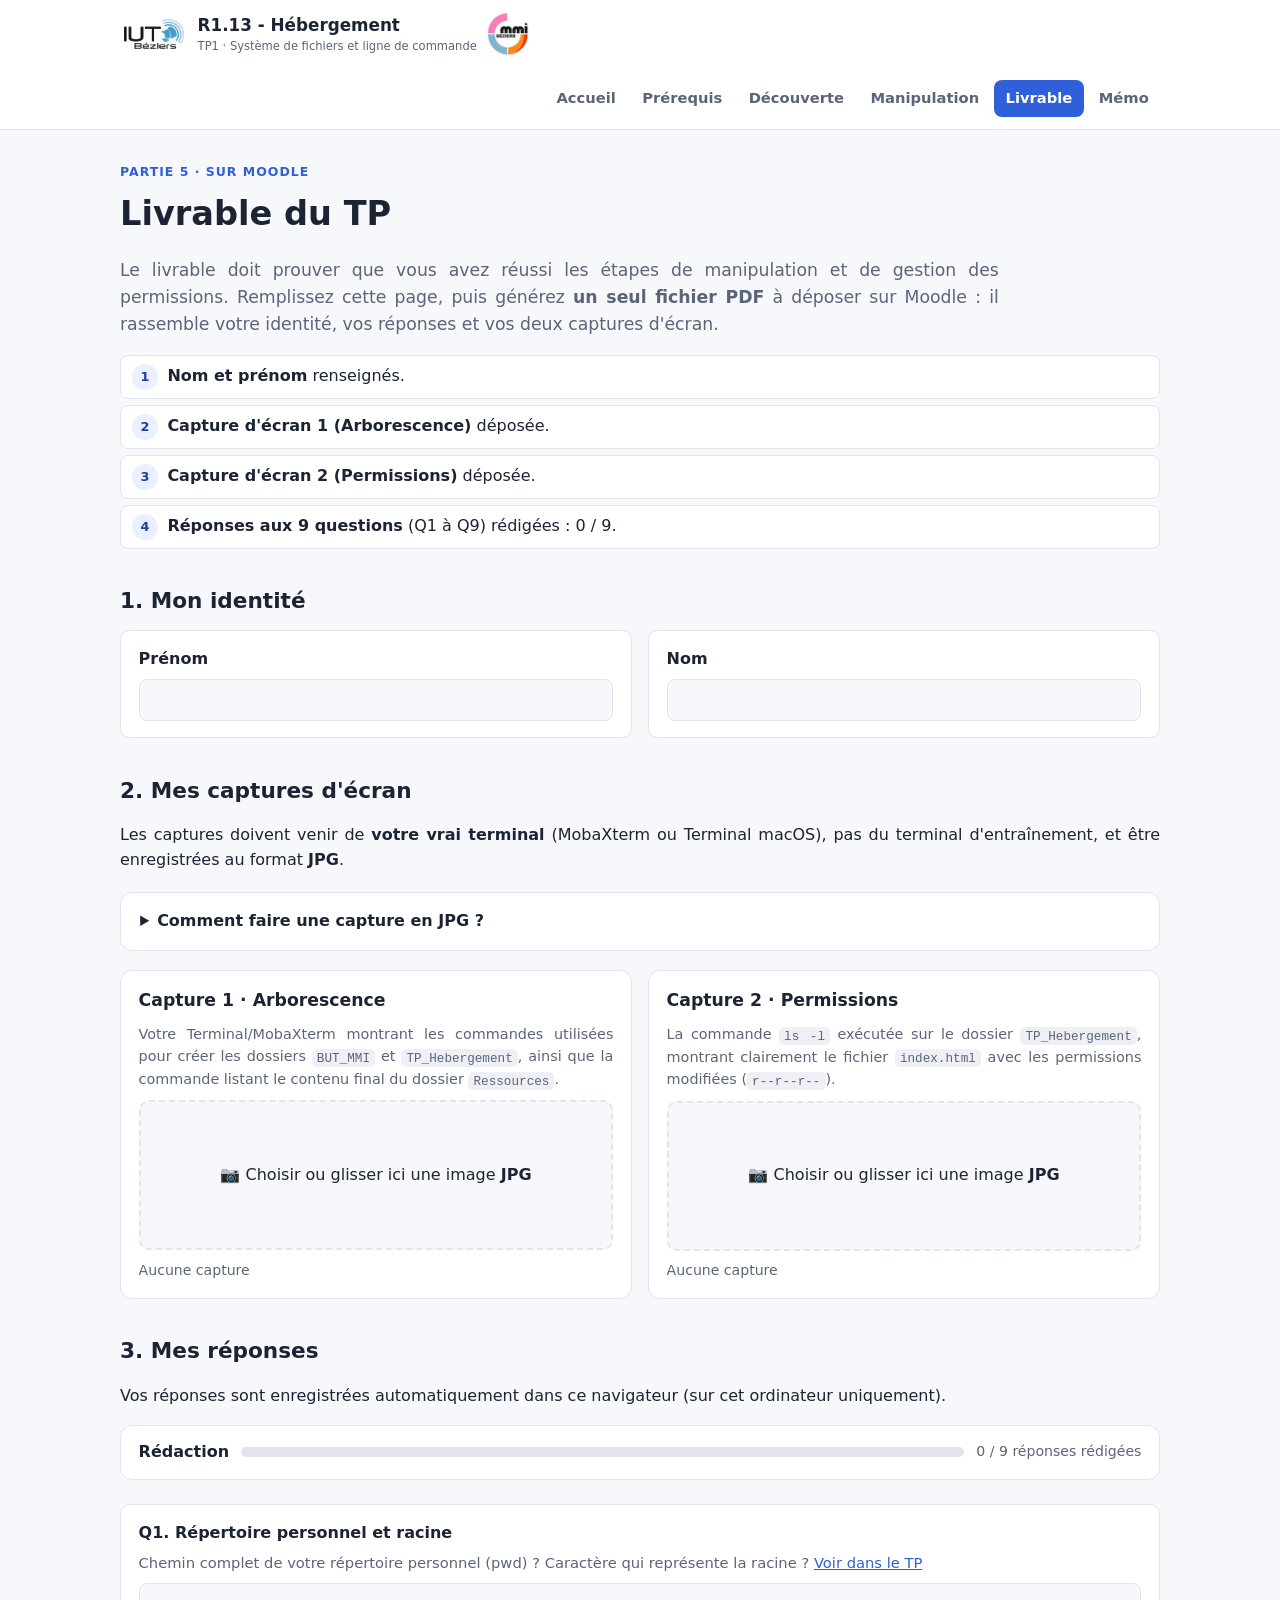
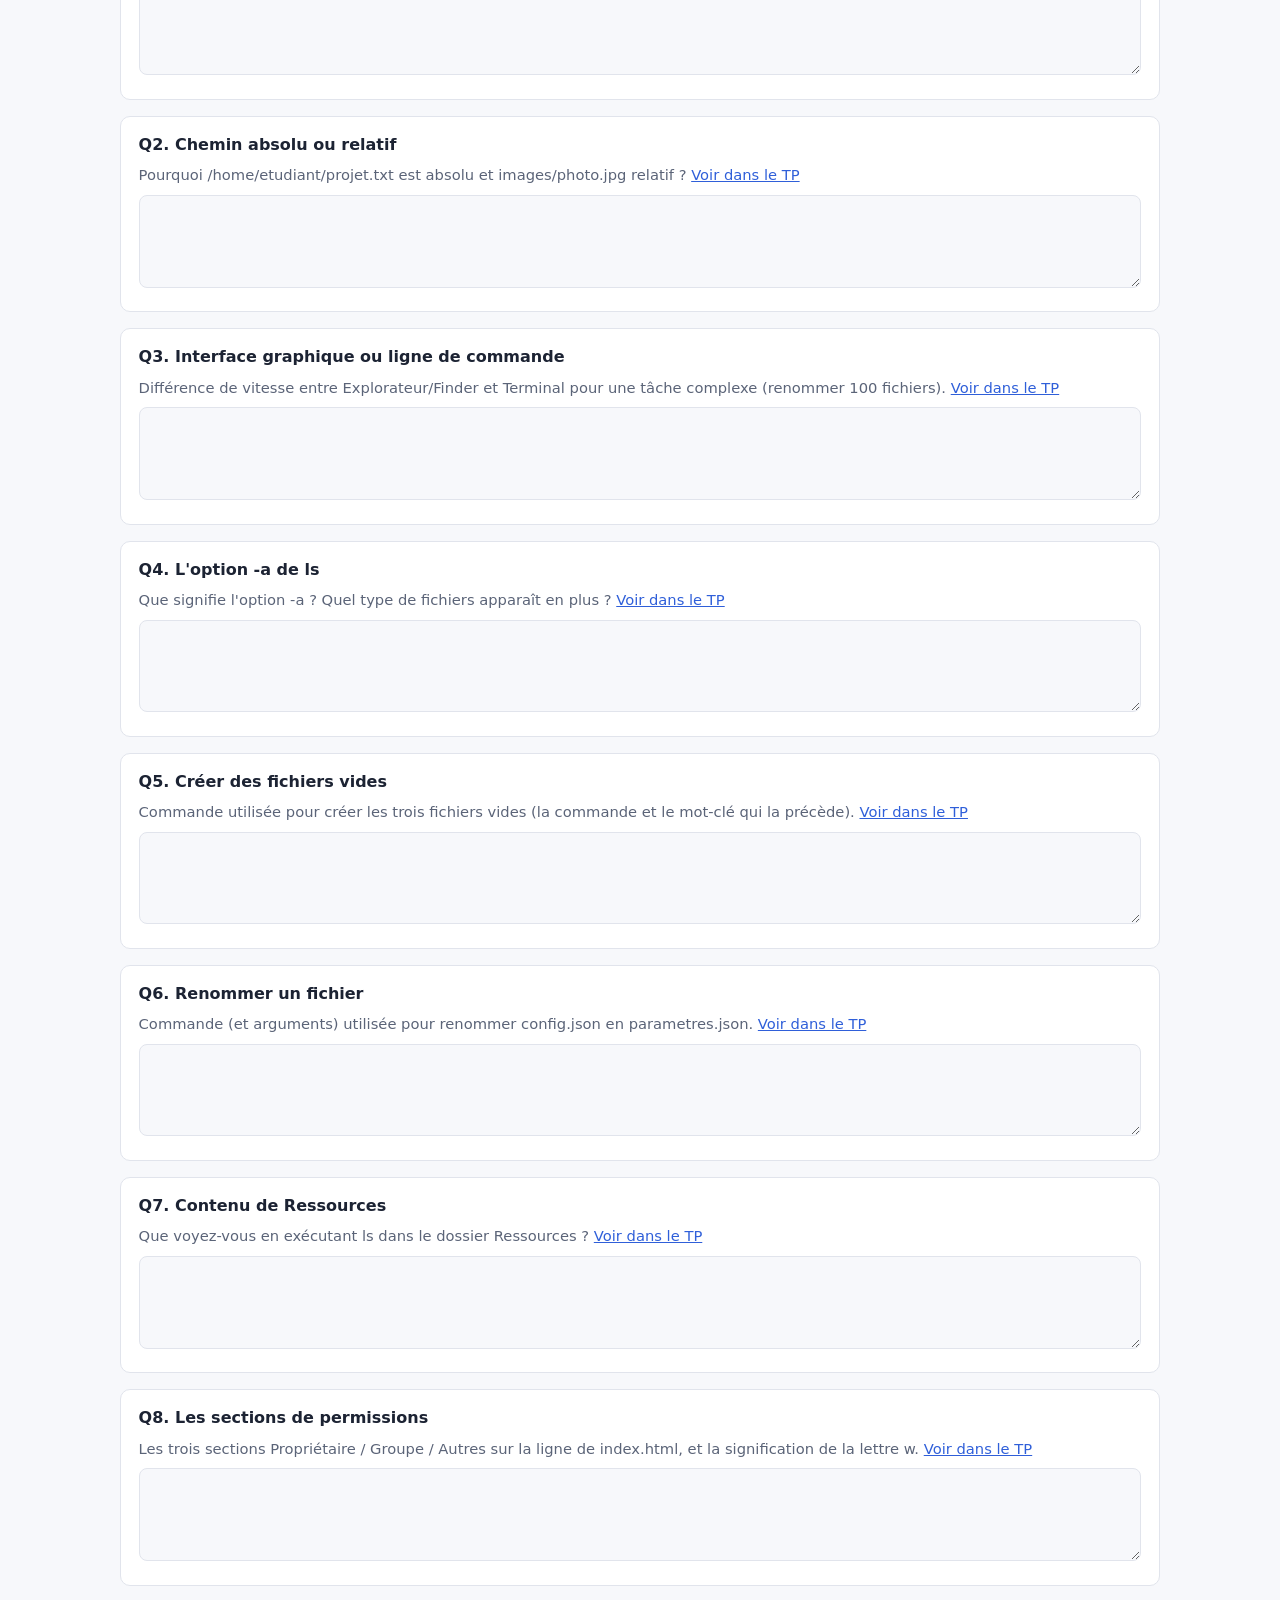
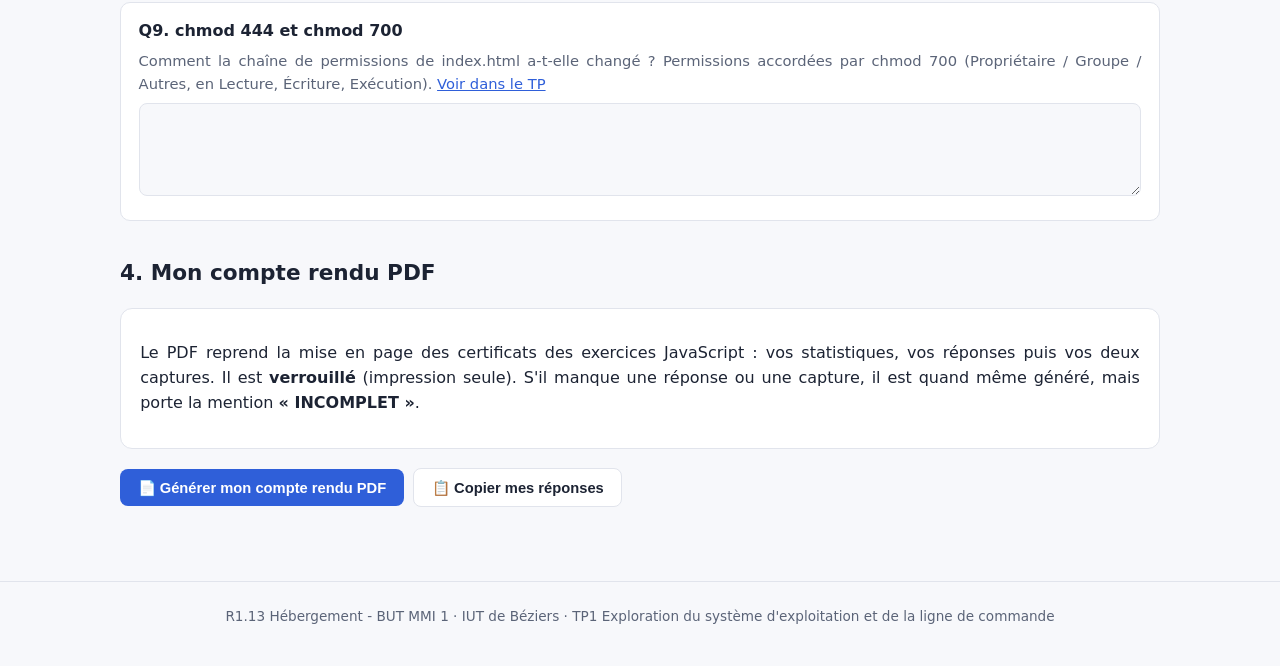
==== commit f018b0b1: "Livrable : identité, captures JPG et compte rendu PDF La page Livrable demande désormais le prénom e" ====
--- a/livrable.html
+++ b/livrable.html
@@ -38,90 +38,158 @@
       <h1>Livrable du TP</h1>
       <p class="lede">
         Le livrable doit prouver que vous avez réussi les étapes de
-        manipulation et de gestion des permissions.
+        manipulation et de gestion des permissions. Remplissez cette page,
+        puis générez <strong>un seul fichier PDF</strong> à déposer sur
+        Moodle : il rassemble votre identité, vos réponses et vos deux
+        captures d'écran.
       </p>
 
-      <h2>À déposer sur Moodle</h2>
-      <ul class="objectifs-check">
-        <li><label><input type="checkbox" value="capture1" /><span><strong>Capture d'écran 1 (Arborescence)</strong> : une capture de votre Terminal/MobaXterm montrant les commandes utilisées pour créer les dossiers <code>BUT_MMI</code> et <code>TP_Hebergement</code>, ainsi que la commande listant le contenu final du dossier <code>Ressources</code>.</span></label></li>
-        <li><label><input type="checkbox" value="capture2" /><span><strong>Capture d'écran 2 (Permissions)</strong> : une capture de la commande <code>ls -l</code> exécutée sur le dossier <code>TP_Hebergement</code> montrant clairement le fichier <code>index.html</code> avec les permissions modifiées (<code>r--r--r--</code>).</span></label></li>
-        <li><label><input type="checkbox" value="reponses" /><span><strong>Réponses aux questions</strong> : rédiger les réponses aux 9 questions du TP (Q1 à Q9), ci-dessous.</span></label></li>
-      </ul>
-
+      <ol class="actions" id="etat-livrable">
+        <li data-etat="identite"><span><strong>Nom et prénom</strong> renseignés.</span></li>
+        <li data-etat="capture1"><span><strong>Capture d'écran 1 (Arborescence)</strong> déposée.</span></li>
+        <li data-etat="capture2"><span><strong>Capture d'écran 2 (Permissions)</strong> déposée.</span></li>
+        <li data-etat="reponses"><span><strong>Réponses aux 9 questions</strong> (Q1 à Q9) rédigées : <span id="reponses-compteur"></span>.</span></li>
+      </ol>
+
+      <h2>1. Mon identité</h2>
+      <div class="grid cols-2 identite">
+        <div class="reponse">
+          <label for="prenom">Prénom</label>
+          <input id="prenom" type="text" autocomplete="given-name" />
+        </div>
+        <div class="reponse">
+          <label for="nom">Nom</label>
+          <input id="nom" type="text" autocomplete="family-name" />
+        </div>
+      </div>
+
+      <h2>2. Mes captures d'écran</h2>
+      <p>
+        Les captures doivent venir de <strong>votre vrai terminal</strong>
+        (MobaXterm ou Terminal macOS), pas du terminal d'entraînement, et être
+        enregistrées au format <strong>JPG</strong>.
+      </p>
       <details class="callout">
-        <summary><strong>Comment faire une capture d'écran ?</strong></summary>
+        <summary><strong>Comment faire une capture en JPG ?</strong></summary>
         <ul>
-          <li><strong>Windows</strong> : <kbd>Windows</kbd> + <kbd>Maj</kbd> + <kbd>S</kbd>, puis sélectionner la fenêtre de MobaXterm.</li>
-          <li><strong>macOS</strong> : <kbd>⌘</kbd> + <kbd>Maj</kbd> + <kbd>4</kbd>, puis <kbd>Espace</kbd> et cliquer sur la fenêtre du Terminal.</li>
+          <li>
+            <strong>Windows</strong> : <kbd>Windows</kbd> + <kbd>Maj</kbd> +
+            <kbd>S</kbd>, sélectionner la fenêtre de MobaXterm, cliquer sur la
+            notification puis sur l'icône d'enregistrement, et choisir le type
+            <em>JPG</em>.
+          </li>
+          <li>
+            <strong>macOS</strong> : <kbd>⌘</kbd> + <kbd>Maj</kbd> +
+            <kbd>4</kbd>, puis <kbd>Espace</kbd> et cliquer sur la fenêtre du
+            Terminal. Le Mac enregistre en PNG : ouvrir l'image dans Aperçu,
+            puis <em>Fichier &gt; Exporter…</em> au format <em>JPEG</em>.
+          </li>
         </ul>
-        <p>Les commandes tapées doivent être lisibles : agrandis la fenêtre si besoin, et ne fais pas <code>clear</code> avant la capture.</p>
+        <p>
+          Les commandes tapées doivent être lisibles : agrandissez la fenêtre
+          si besoin, et ne faites pas <code>clear</code> avant la capture.
+        </p>
       </details>
-
-      <h2>Mes réponses</h2>
+      <div class="grid cols-2">
+        <div class="capture" data-capture="capture1">
+          <h3>Capture 1 · Arborescence</h3>
+          <p class="rappel">Votre Terminal/MobaXterm montrant les commandes utilisées pour créer les dossiers <code>BUT_MMI</code> et <code>TP_Hebergement</code>, ainsi que la commande listant le contenu final du dossier <code>Ressources</code>.</p>
+          <label class="depot">
+            <input type="file" accept=".jpg,.jpeg,image/jpeg" />
+            <span class="depot-texte">📷 Choisir ou glisser ici une image <strong>JPG</strong></span>
+            <img class="depot-apercu" alt="Aperçu de la capture 1" hidden />
+          </label>
+          <div class="capture-pied">
+            <span class="capture-etat" aria-live="polite">Aucune capture</span>
+            <button type="button" class="popup-btn" data-retirer hidden>Retirer</button>
+          </div>
+        </div>
+        <div class="capture" data-capture="capture2">
+          <h3>Capture 2 · Permissions</h3>
+          <p class="rappel">La commande <code>ls -l</code> exécutée sur le dossier <code>TP_Hebergement</code>, montrant clairement le fichier <code>index.html</code> avec les permissions modifiées (<code>r--r--r--</code>).</p>
+          <label class="depot">
+            <input type="file" accept=".jpg,.jpeg,image/jpeg" />
+            <span class="depot-texte">📷 Choisir ou glisser ici une image <strong>JPG</strong></span>
+            <img class="depot-apercu" alt="Aperçu de la capture 2" hidden />
+          </label>
+          <div class="capture-pied">
+            <span class="capture-etat" aria-live="polite">Aucune capture</span>
+            <button type="button" class="popup-btn" data-retirer hidden>Retirer</button>
+          </div>
+        </div>
+      </div>
+
+      <h2>3. Mes réponses</h2>
       <p>
-        Tes réponses sont enregistrées automatiquement dans ce navigateur (sur
-        cet ordinateur uniquement). Une fois terminé, copie-les ou télécharge-les
-        pour les déposer sur Moodle.
+        Vos réponses sont enregistrées automatiquement dans ce navigateur (sur
+        cet ordinateur uniquement).
       </p>
       <div class="scenario-toolbar">
         <strong>Rédaction</strong>
         <div class="progress"><span data-progress></span></div>
-        <span class="progress-text" id="reponses-compteur"></span>
-      </div>
-      <div class="reponse">
-        <label for="nom-etudiant">Nom et prénom</label>
-        <input id="nom-etudiant" type="text" autocomplete="name" style="width: 100%; font: inherit; padding: 0.5rem 0.7rem; border: 1px solid var(--border); border-radius: 8px; background: var(--bg); color: var(--text)" />
-      </div>
-        <div class="reponse" id="bloc-q1">
+        <span class="progress-text" id="reponses-progression"></span>
+      </div>
+        <div class="reponse" id="bloc-q1" data-partie="0">
           <label for="q1">Q1. Répertoire personnel et racine</label>
           <p class="rappel">Chemin complet de votre répertoire personnel (pwd) ? Caractère qui représente la racine ? <a href="decouverte.html">Voir dans le TP</a></p>
           <textarea id="q1" rows="3"></textarea>
         </div>
-        <div class="reponse" id="bloc-q2">
+        <div class="reponse" id="bloc-q2" data-partie="0">
           <label for="q2">Q2. Chemin absolu ou relatif</label>
           <p class="rappel">Pourquoi /home/etudiant/projet.txt est absolu et images/photo.jpg relatif ? <a href="decouverte.html">Voir dans le TP</a></p>
           <textarea id="q2" rows="3"></textarea>
         </div>
-        <div class="reponse" id="bloc-q3">
+        <div class="reponse" id="bloc-q3" data-partie="0">
           <label for="q3">Q3. Interface graphique ou ligne de commande</label>
           <p class="rappel">Différence de vitesse entre Explorateur/Finder et Terminal pour une tâche complexe (renommer 100 fichiers). <a href="decouverte.html">Voir dans le TP</a></p>
           <textarea id="q3" rows="3"></textarea>
         </div>
-        <div class="reponse" id="bloc-q4">
+        <div class="reponse" id="bloc-q4" data-partie="0">
           <label for="q4">Q4. L'option -a de ls</label>
           <p class="rappel">Que signifie l'option -a ? Quel type de fichiers apparaît en plus ? <a href="decouverte.html">Voir dans le TP</a></p>
           <textarea id="q4" rows="3"></textarea>
         </div>
-        <div class="reponse" id="bloc-q5">
+        <div class="reponse" id="bloc-q5" data-partie="1">
           <label for="q5">Q5. Créer des fichiers vides</label>
           <p class="rappel">Commande utilisée pour créer les trois fichiers vides (la commande et le mot-clé qui la précède). <a href="manipulation.html">Voir dans le TP</a></p>
           <textarea id="q5" rows="3"></textarea>
         </div>
-        <div class="reponse" id="bloc-q6">
+        <div class="reponse" id="bloc-q6" data-partie="1">
           <label for="q6">Q6. Renommer un fichier</label>
           <p class="rappel">Commande (et arguments) utilisée pour renommer config.json en parametres.json. <a href="manipulation.html">Voir dans le TP</a></p>
           <textarea id="q6" rows="3"></textarea>
         </div>
-        <div class="reponse" id="bloc-q7">
+        <div class="reponse" id="bloc-q7" data-partie="1">
           <label for="q7">Q7. Contenu de Ressources</label>
           <p class="rappel">Que voyez-vous en exécutant ls dans le dossier Ressources ? <a href="manipulation.html">Voir dans le TP</a></p>
           <textarea id="q7" rows="3"></textarea>
         </div>
-        <div class="reponse" id="bloc-q8">
+        <div class="reponse" id="bloc-q8" data-partie="1">
           <label for="q8">Q8. Les sections de permissions</label>
           <p class="rappel">Les trois sections Propriétaire / Groupe / Autres sur la ligne de index.html, et la signification de la lettre w. <a href="manipulation.html">Voir dans le TP</a></p>
           <textarea id="q8" rows="3"></textarea>
         </div>
-        <div class="reponse" id="bloc-q9">
+        <div class="reponse" id="bloc-q9" data-partie="1">
           <label for="q9">Q9. chmod 444 et chmod 700</label>
           <p class="rappel">Comment la chaîne de permissions de index.html a-t-elle changé ? Permissions accordées par chmod 700 (Propriétaire / Groupe / Autres, en Lecture, Écriture, Exécution). <a href="manipulation.html">Voir dans le TP</a></p>
           <textarea id="q9" rows="3"></textarea>
         </div>
+
+      <h2>4. Mon compte rendu PDF</h2>
+      <div class="callout">
+        <p>
+          Le PDF reprend la mise en page des certificats des exercices
+          JavaScript : vos statistiques, vos réponses puis vos deux captures.
+          Il est <strong>verrouillé</strong> (impression seule). S'il manque
+          une réponse ou une capture, il est quand même généré, mais porte la
+          mention <strong>« INCOMPLET »</strong>.
+        </p>
+      </div>
       <div class="barre-actions">
-        <button type="button" class="btn" id="reponses-telecharger">⬇ Télécharger mes réponses (.txt)</button>
+        <button type="button" class="btn" id="generer-pdf">📄 Générer mon compte rendu PDF</button>
         <button type="button" class="btn secondary" id="reponses-copier">📋 Copier mes réponses</button>
-        <span id="reponses-info" aria-live="polite" style="color: var(--ok); font-weight: 600"></span>
-      </div>
+      </div>
+      <p id="pdf-info" aria-live="polite" class="feedback"></p>
     </main>
 
     <footer class="site-footer">
@@ -130,6 +198,9 @@
     </footer>
 
     <script src="js/main.js"></script>
+    <script src="js/vendor/jspdf.umd.min.js"></script>
+    <script src="js/certificat-logos.js"></script>
+    <script src="js/compte-rendu.js"></script>
     <script src="js/livrable.js"></script>
   </body>
 </html>
--- a/css/style.css
+++ b/css/style.css
@@ -1608,3 +1608,91 @@
 details.callout[open] summary {
   margin-bottom: 0.5rem;
 }
+
+/* ---------- Livrable : identite et captures ---------- */
+
+.identite .reponse {
+  margin: 0;
+}
+.reponse input[type='text'] {
+  width: 100%;
+  font: inherit;
+  padding: 0.5rem 0.7rem;
+  border: 1px solid var(--border);
+  border-radius: 8px;
+  background: var(--bg);
+  color: var(--text);
+}
+.capture {
+  background: var(--bg-alt);
+  border: 1px solid var(--border);
+  border-radius: var(--radius);
+  padding: 1rem 1.1rem;
+  display: flex;
+  flex-direction: column;
+  gap: 0.6rem;
+}
+.capture h3 {
+  margin: 0;
+}
+.capture .rappel {
+  margin: 0;
+  color: var(--text-muted);
+  font-size: 0.9rem;
+}
+.capture.ok {
+  border-color: color-mix(in srgb, var(--ok) 45%, var(--border));
+}
+.depot {
+  position: relative;
+  display: flex;
+  align-items: center;
+  justify-content: center;
+  min-height: 150px;
+  border: 2px dashed var(--border);
+  border-radius: 10px;
+  background: var(--bg);
+  cursor: pointer;
+  text-align: center;
+  padding: 0.6rem;
+  overflow: hidden;
+}
+.depot:hover,
+.depot.survol,
+.depot:focus-within {
+  border-color: var(--primary);
+  background: var(--primary-bg);
+}
+.depot input[type='file'] {
+  position: absolute;
+  inset: 0;
+  opacity: 0;
+  cursor: pointer;
+}
+.depot-apercu {
+  max-width: 100%;
+  max-height: 260px;
+  border-radius: 6px;
+}
+.depot-apercu:not([hidden]) + .depot-texte,
+.depot.rempli .depot-texte {
+  display: none;
+}
+.capture-pied {
+  display: flex;
+  align-items: center;
+  gap: 0.6rem;
+  font-size: 0.88rem;
+}
+.capture-etat {
+  flex: 1;
+  color: var(--text-muted);
+}
+.capture.ok .capture-etat {
+  color: var(--ok);
+  font-weight: 600;
+}
+.capture.erreur .capture-etat {
+  color: var(--danger);
+  font-weight: 600;
+}
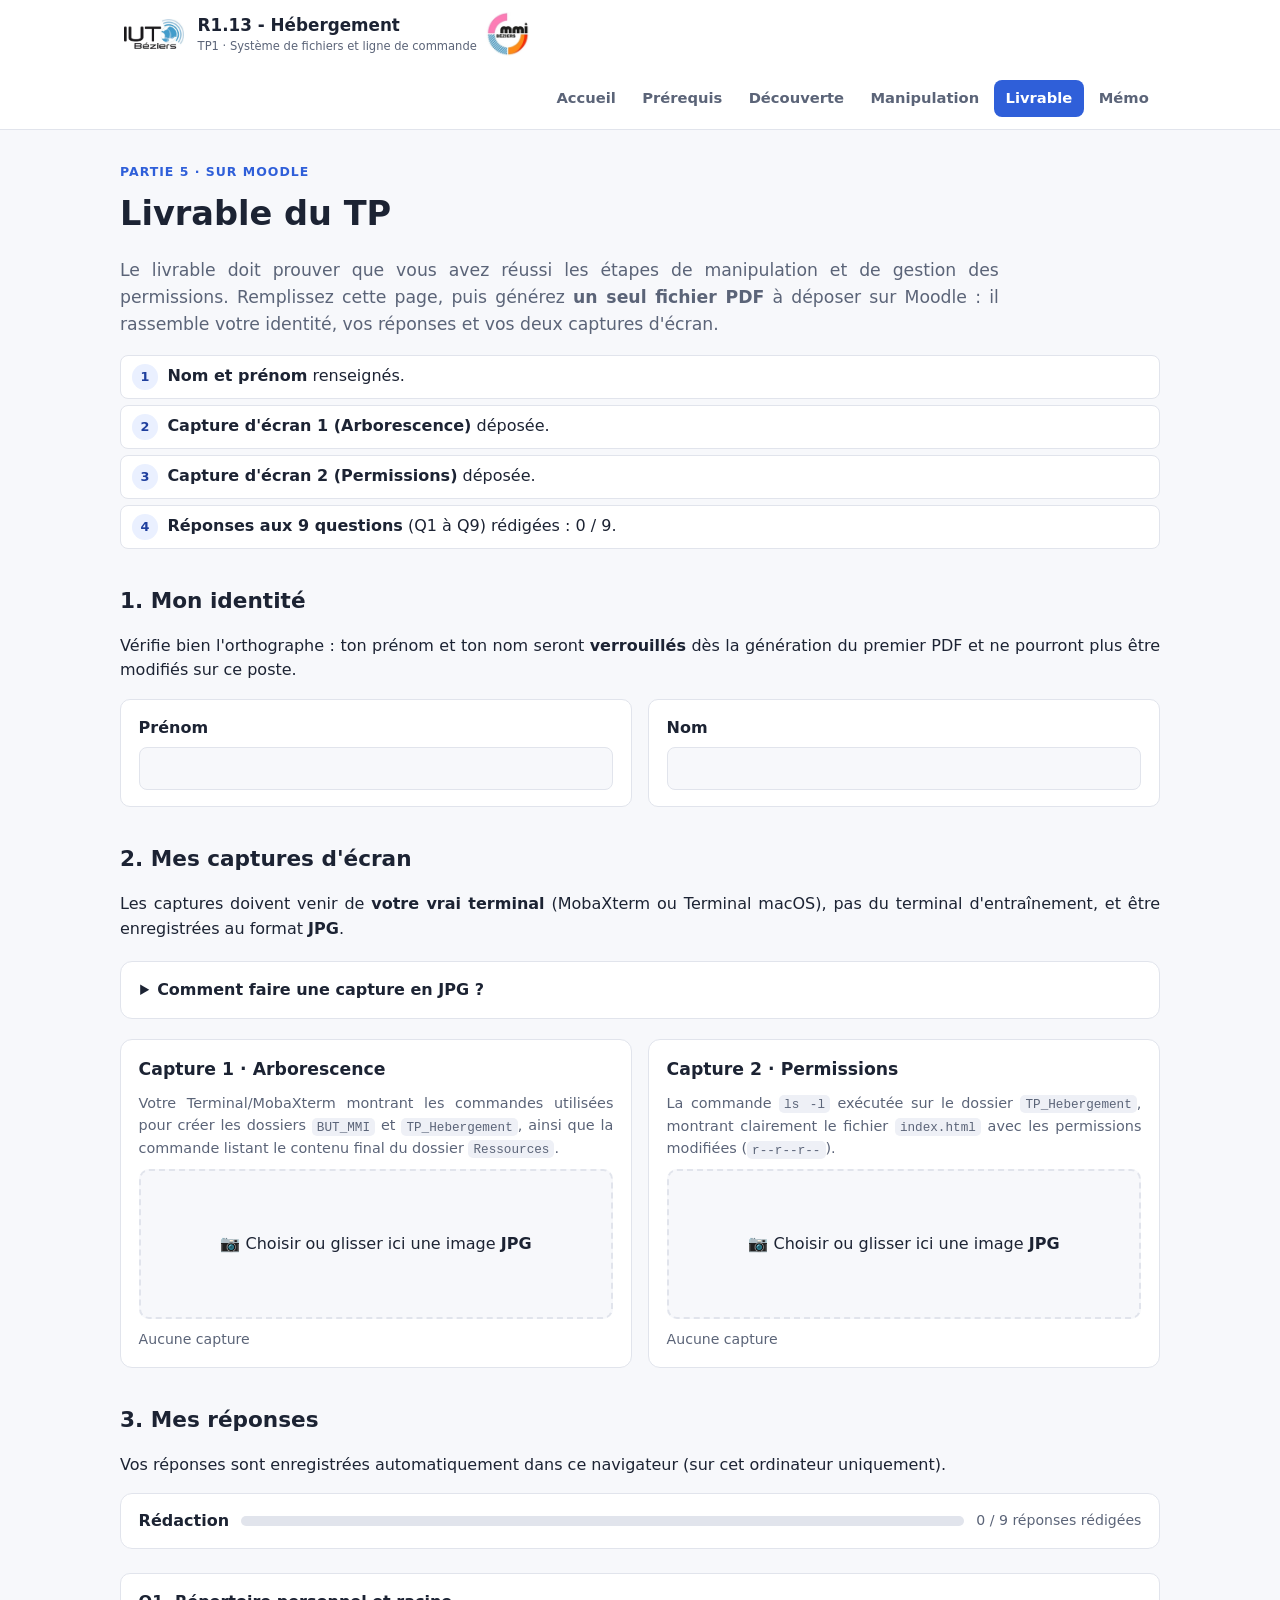
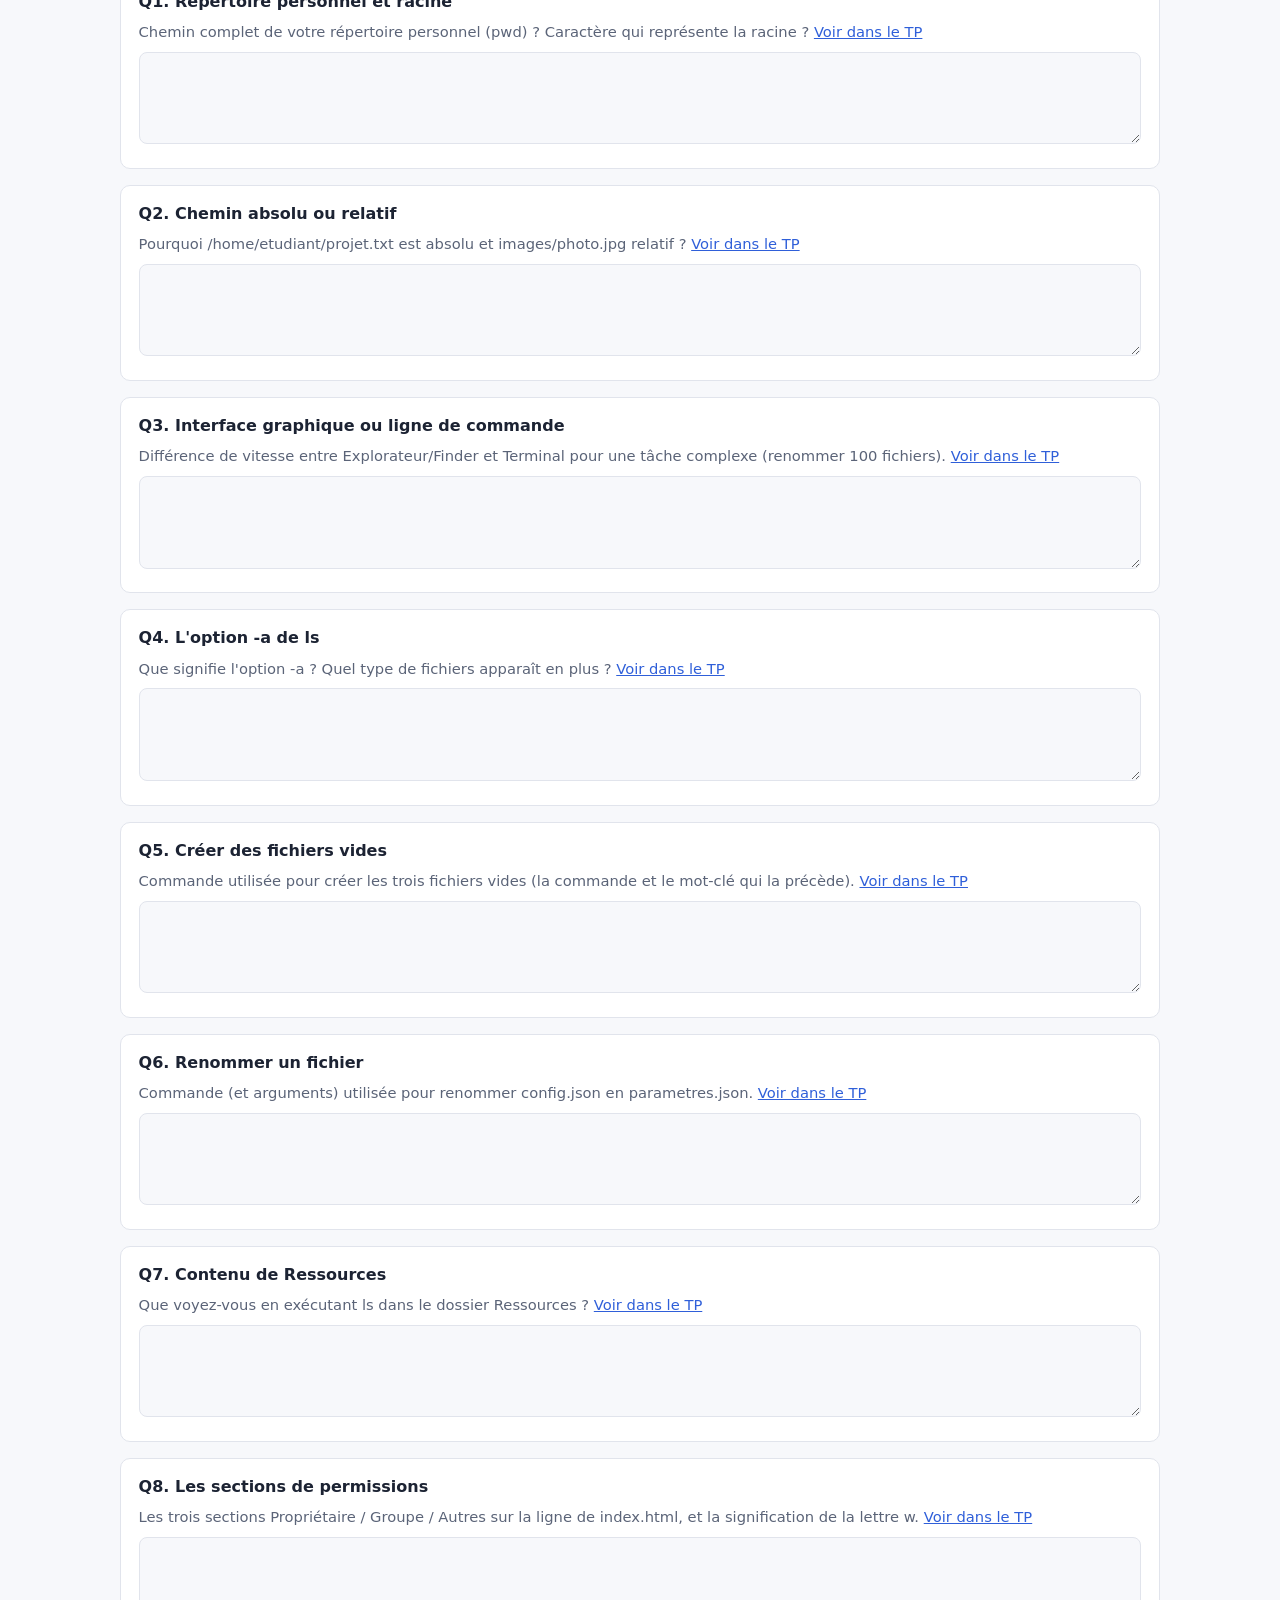
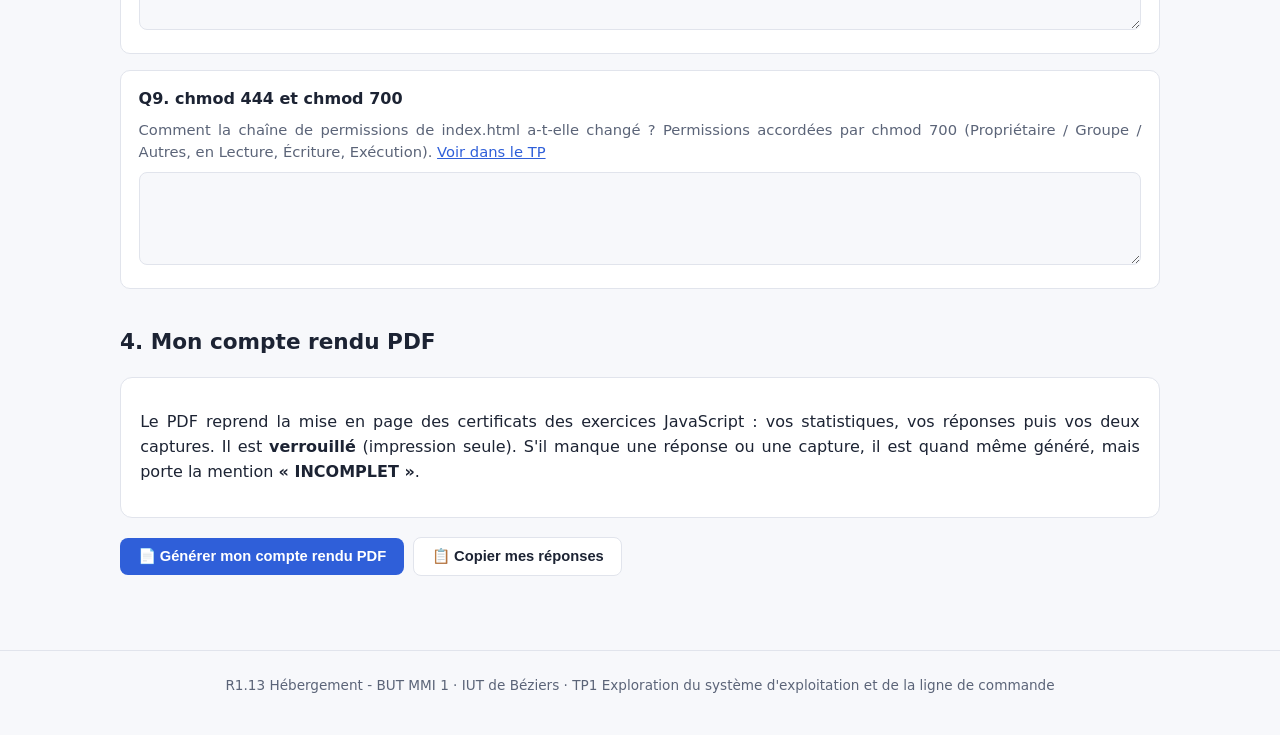
==== commit 9b7e11b7: "Livrable : identité verrouillée après le premier PDF Pour empêcher un·e étudiant·e de régénérer le c" ====
--- a/livrable.html
+++ b/livrable.html
@@ -52,6 +52,11 @@
       </ol>
 
       <h2>1. Mon identité</h2>
+      <p>
+        Vérifie bien l'orthographe : ton prénom et ton nom seront
+        <strong>verrouillés</strong> dès la génération du premier PDF et ne
+        pourront plus être modifiés sur ce poste.
+      </p>
       <div class="grid cols-2 identite">
         <div class="reponse">
           <label for="prenom">Prénom</label>
@@ -62,6 +67,7 @@
           <input id="nom" type="text" autocomplete="family-name" />
         </div>
       </div>
+      <p class="identite-verrou" id="identite-verrou" hidden></p>
 
       <h2>2. Mes captures d'écran</h2>
       <p>
--- a/css/style.css
+++ b/css/style.css
@@ -1696,3 +1696,17 @@
   color: var(--danger);
   font-weight: 600;
 }
+
+.reponse input[readonly] {
+  background: var(--code-bg);
+  color: var(--text-muted);
+  cursor: not-allowed;
+}
+.identite-verrou {
+  margin: 0.8rem 0 0;
+  padding: 0.6rem 0.9rem;
+  border-radius: 8px;
+  background: var(--warn-bg);
+  border: 1px solid color-mix(in srgb, var(--warn) 35%, var(--border));
+  font-size: 0.92rem;
+}
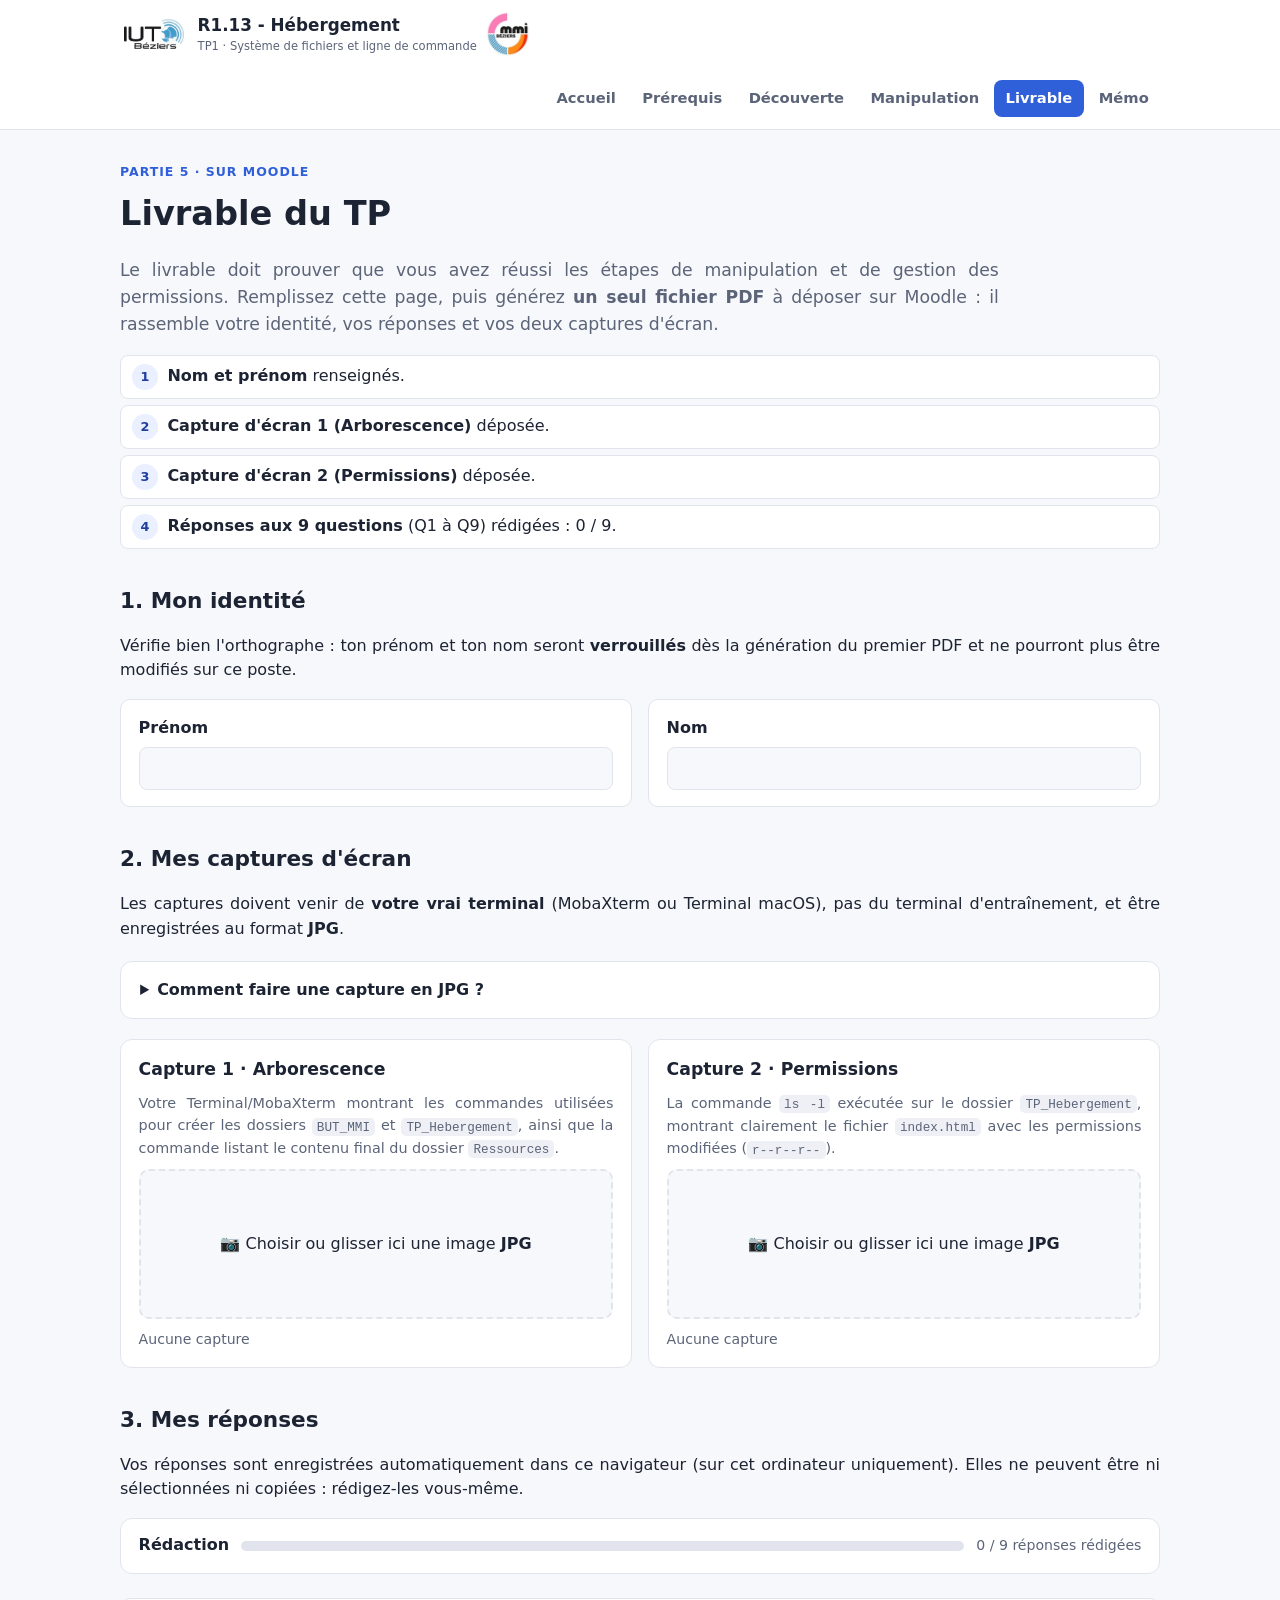
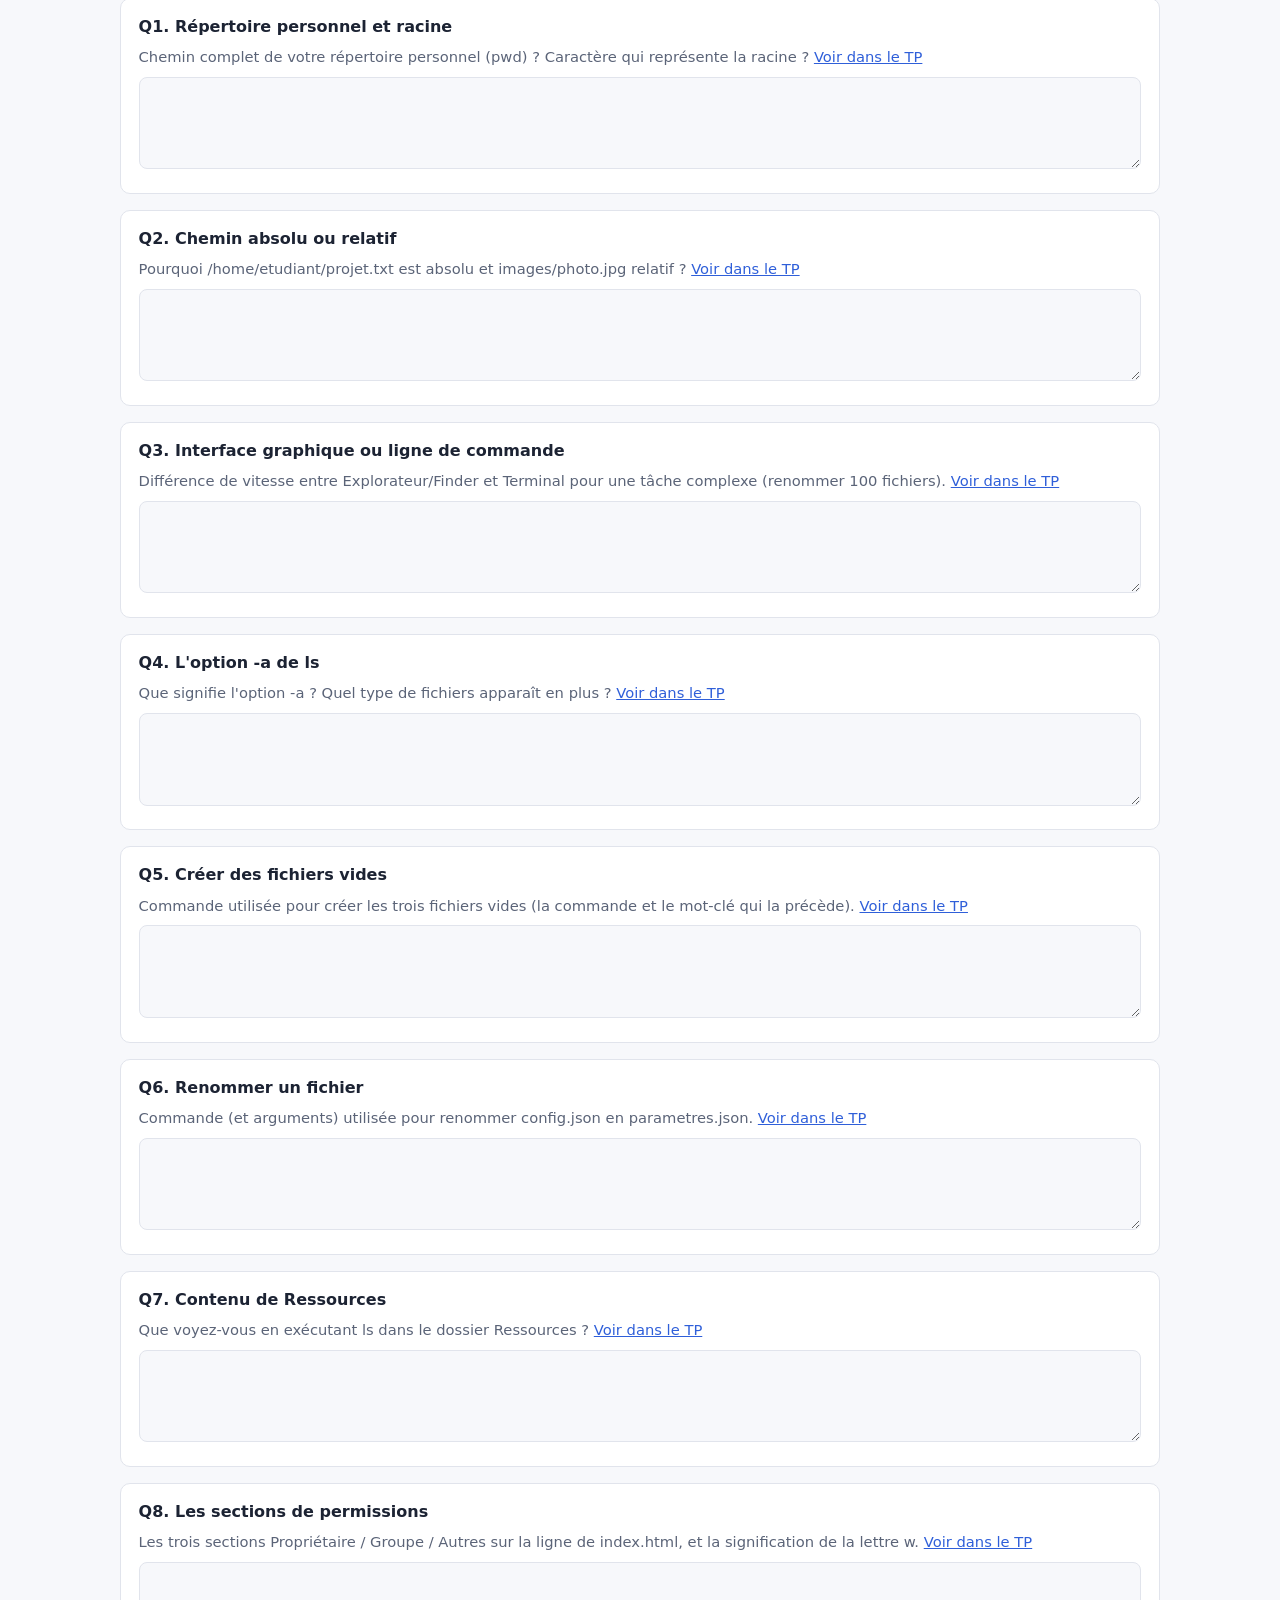
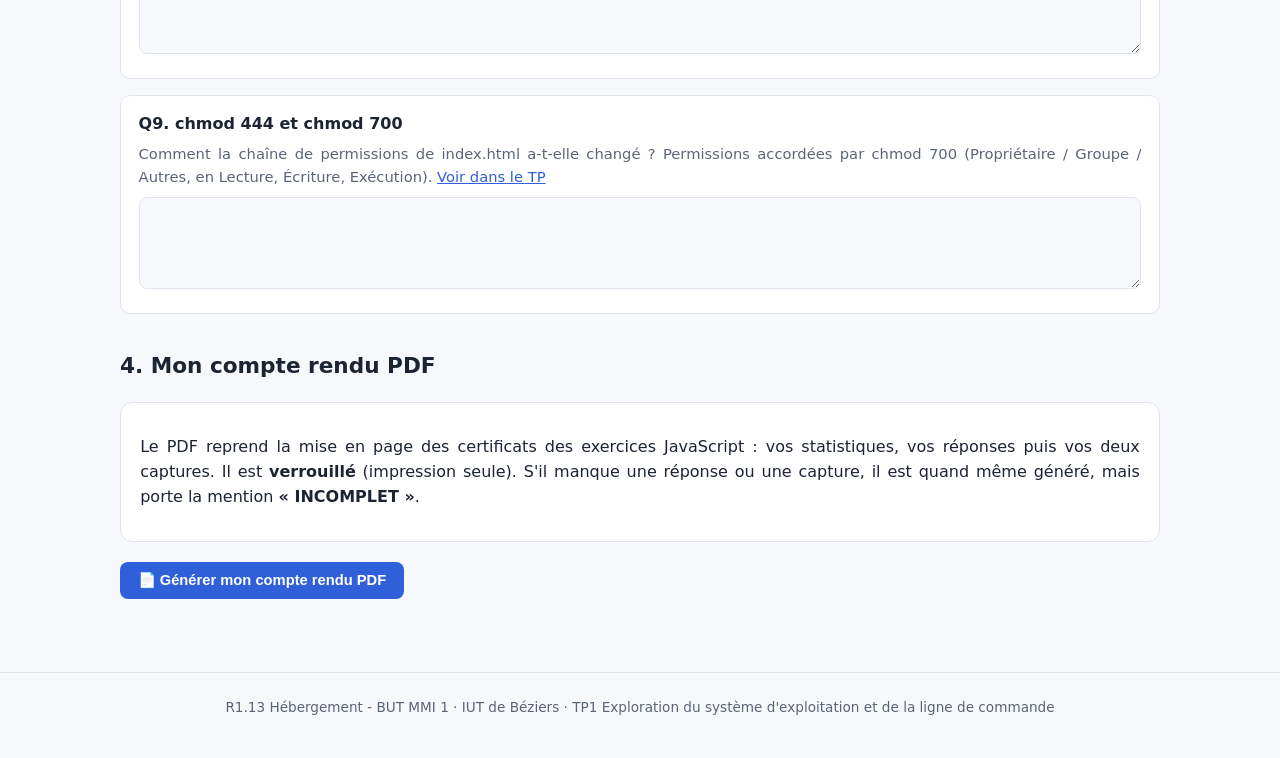
==== commit ea2b91c9: "Livrable : réponses ni sélectionnables ni copiables Supprime le bouton « Copier mes réponses ». Dans" ====
--- a/livrable.html
+++ b/livrable.html
@@ -128,7 +128,8 @@
       <h2>3. Mes réponses</h2>
       <p>
         Vos réponses sont enregistrées automatiquement dans ce navigateur (sur
-        cet ordinateur uniquement).
+        cet ordinateur uniquement). Elles ne peuvent être ni sélectionnées ni
+        copiées : rédigez-les vous-même.
       </p>
       <div class="scenario-toolbar">
         <strong>Rédaction</strong>
@@ -193,7 +194,6 @@
       </div>
       <div class="barre-actions">
         <button type="button" class="btn" id="generer-pdf">📄 Générer mon compte rendu PDF</button>
-        <button type="button" class="btn secondary" id="reponses-copier">📋 Copier mes réponses</button>
       </div>
       <p id="pdf-info" aria-live="polite" class="feedback"></p>
     </main>
--- a/css/style.css
+++ b/css/style.css
@@ -1710,3 +1710,9 @@
   border: 1px solid color-mix(in srgb, var(--warn) 35%, var(--border));
   font-size: 0.92rem;
 }
+
+/* Reponses non selectionnables (voir js/livrable.js) : meme si une
+   selection apparait un instant, elle reste invisible. */
+.reponse textarea::selection {
+  background: transparent;
+}
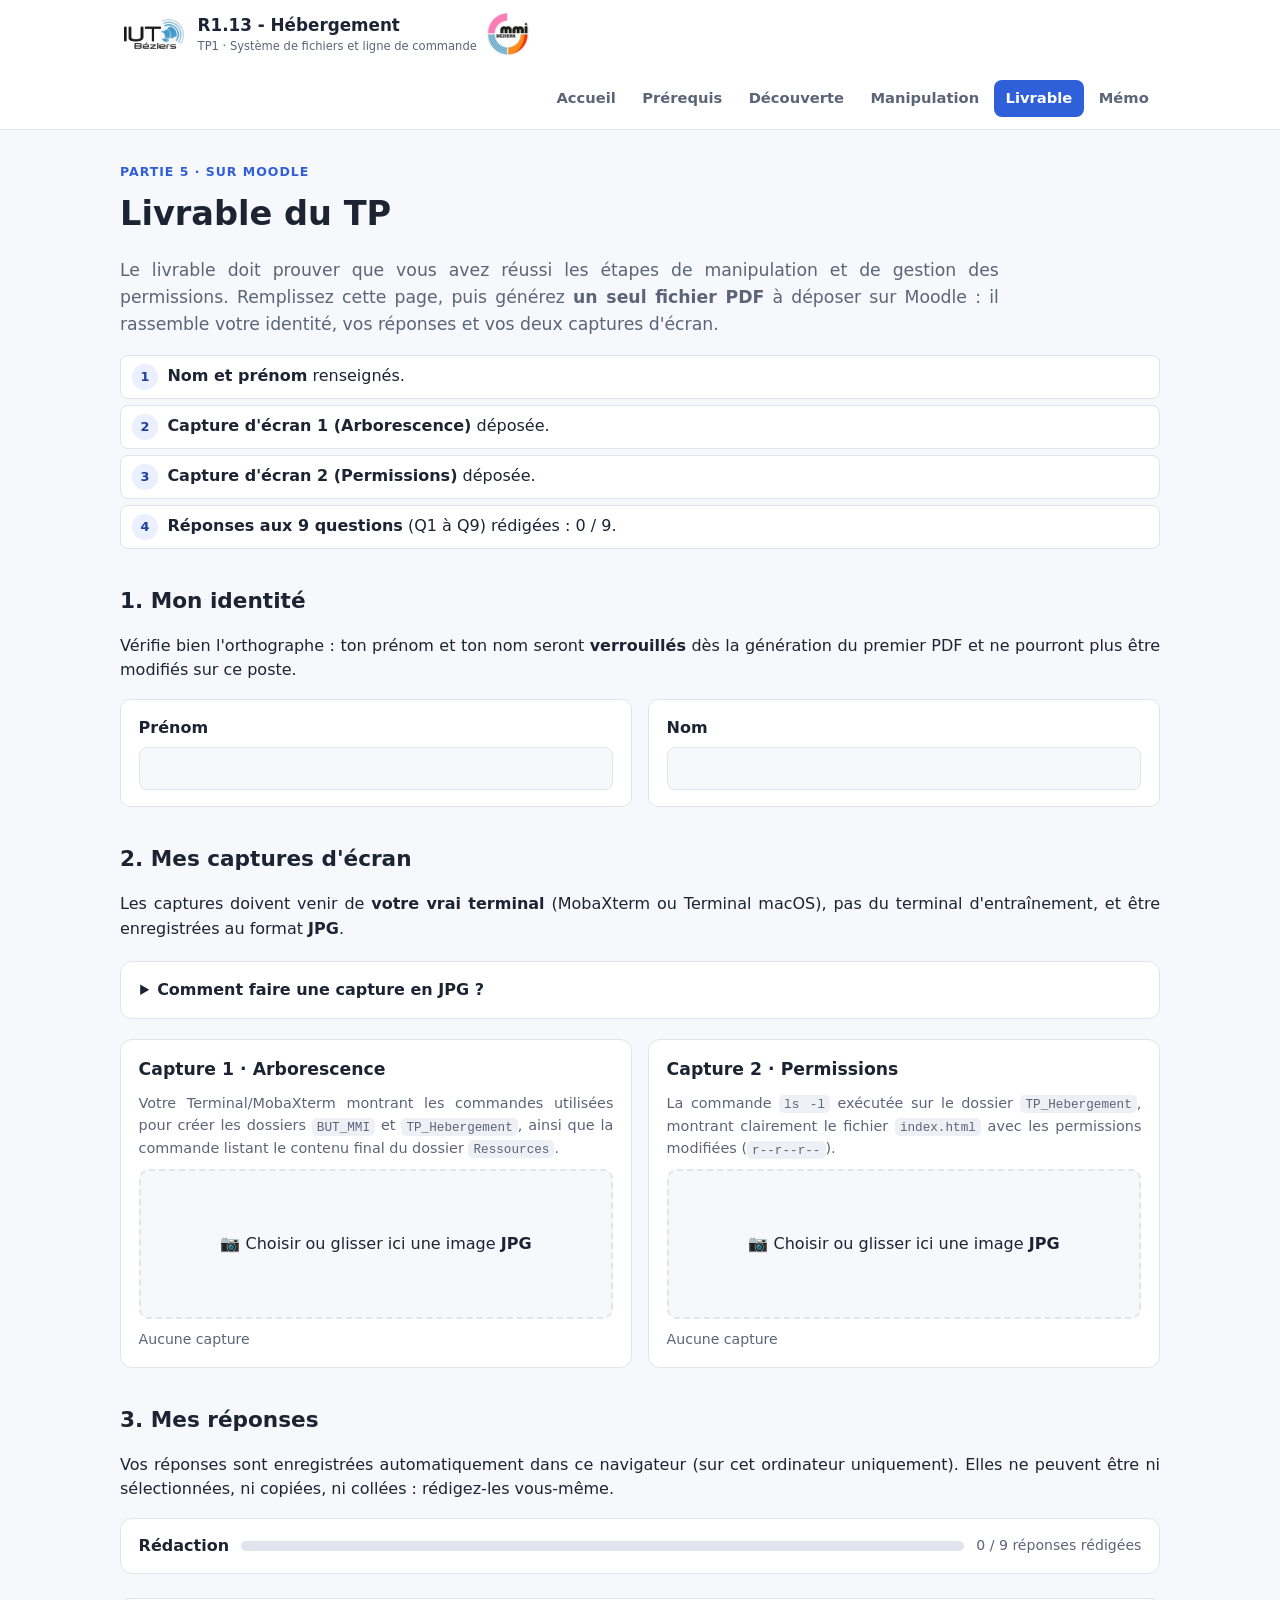
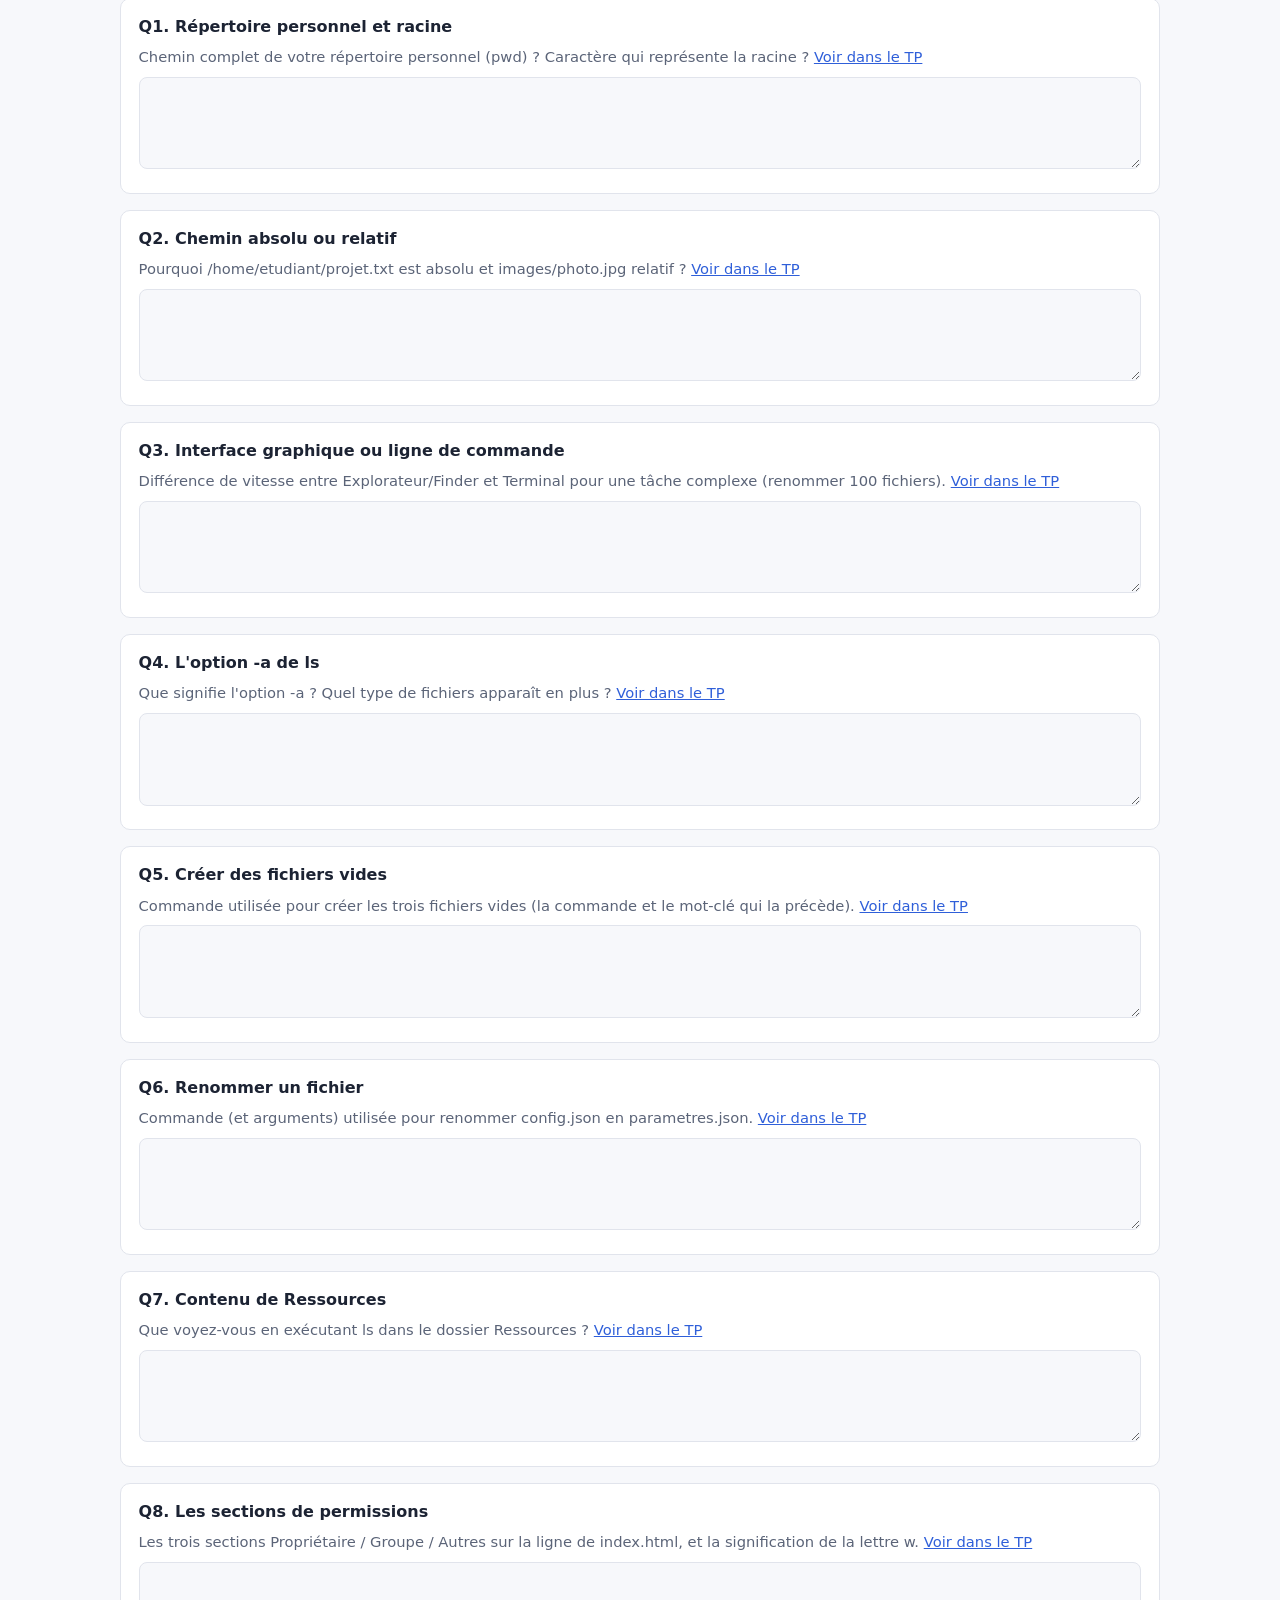
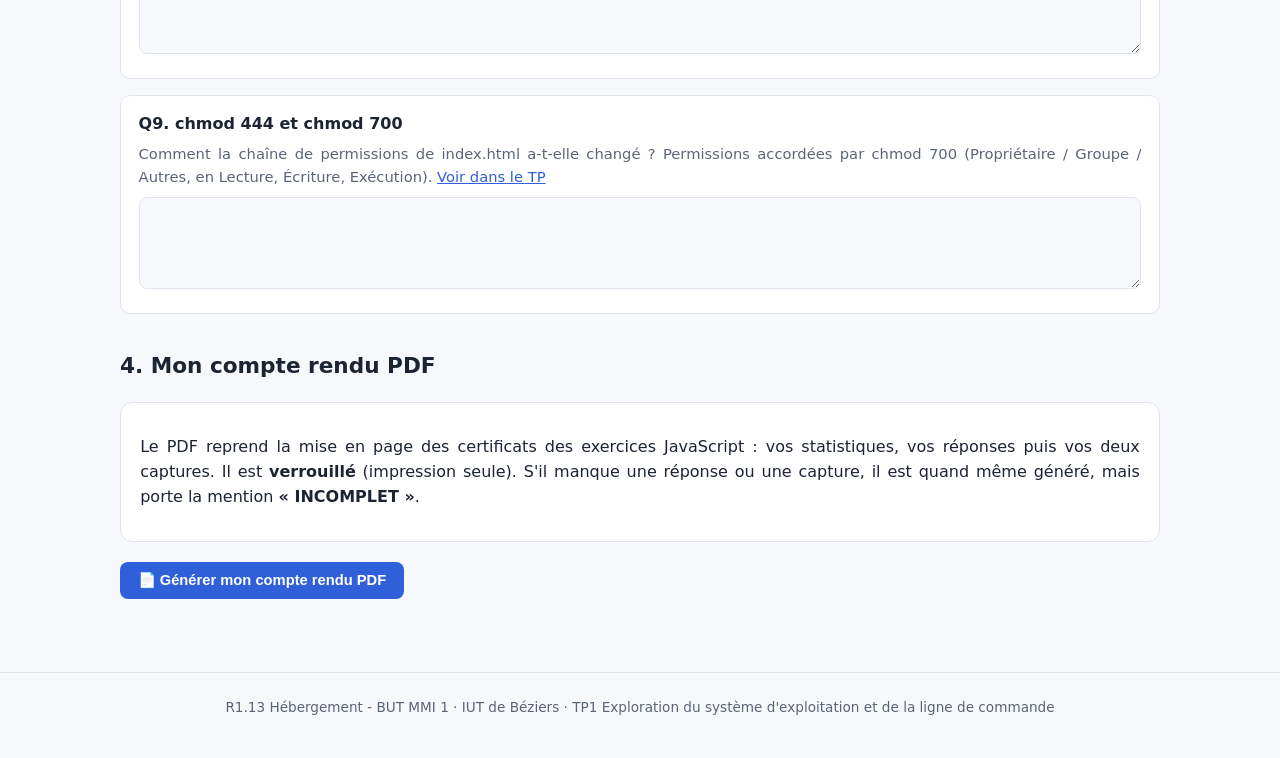
==== commit e4d25f34: "Livrable : collage interdit dans les réponses, mention du CM retirée Dans les zones de réponse, le c" ====
--- a/livrable.html
+++ b/livrable.html
@@ -128,8 +128,8 @@
       <h2>3. Mes réponses</h2>
       <p>
         Vos réponses sont enregistrées automatiquement dans ce navigateur (sur
-        cet ordinateur uniquement). Elles ne peuvent être ni sélectionnées ni
-        copiées : rédigez-les vous-même.
+        cet ordinateur uniquement). Elles ne peuvent être ni sélectionnées, ni
+        copiées, ni collées : rédigez-les vous-même.
       </p>
       <div class="scenario-toolbar">
         <strong>Rédaction</strong>
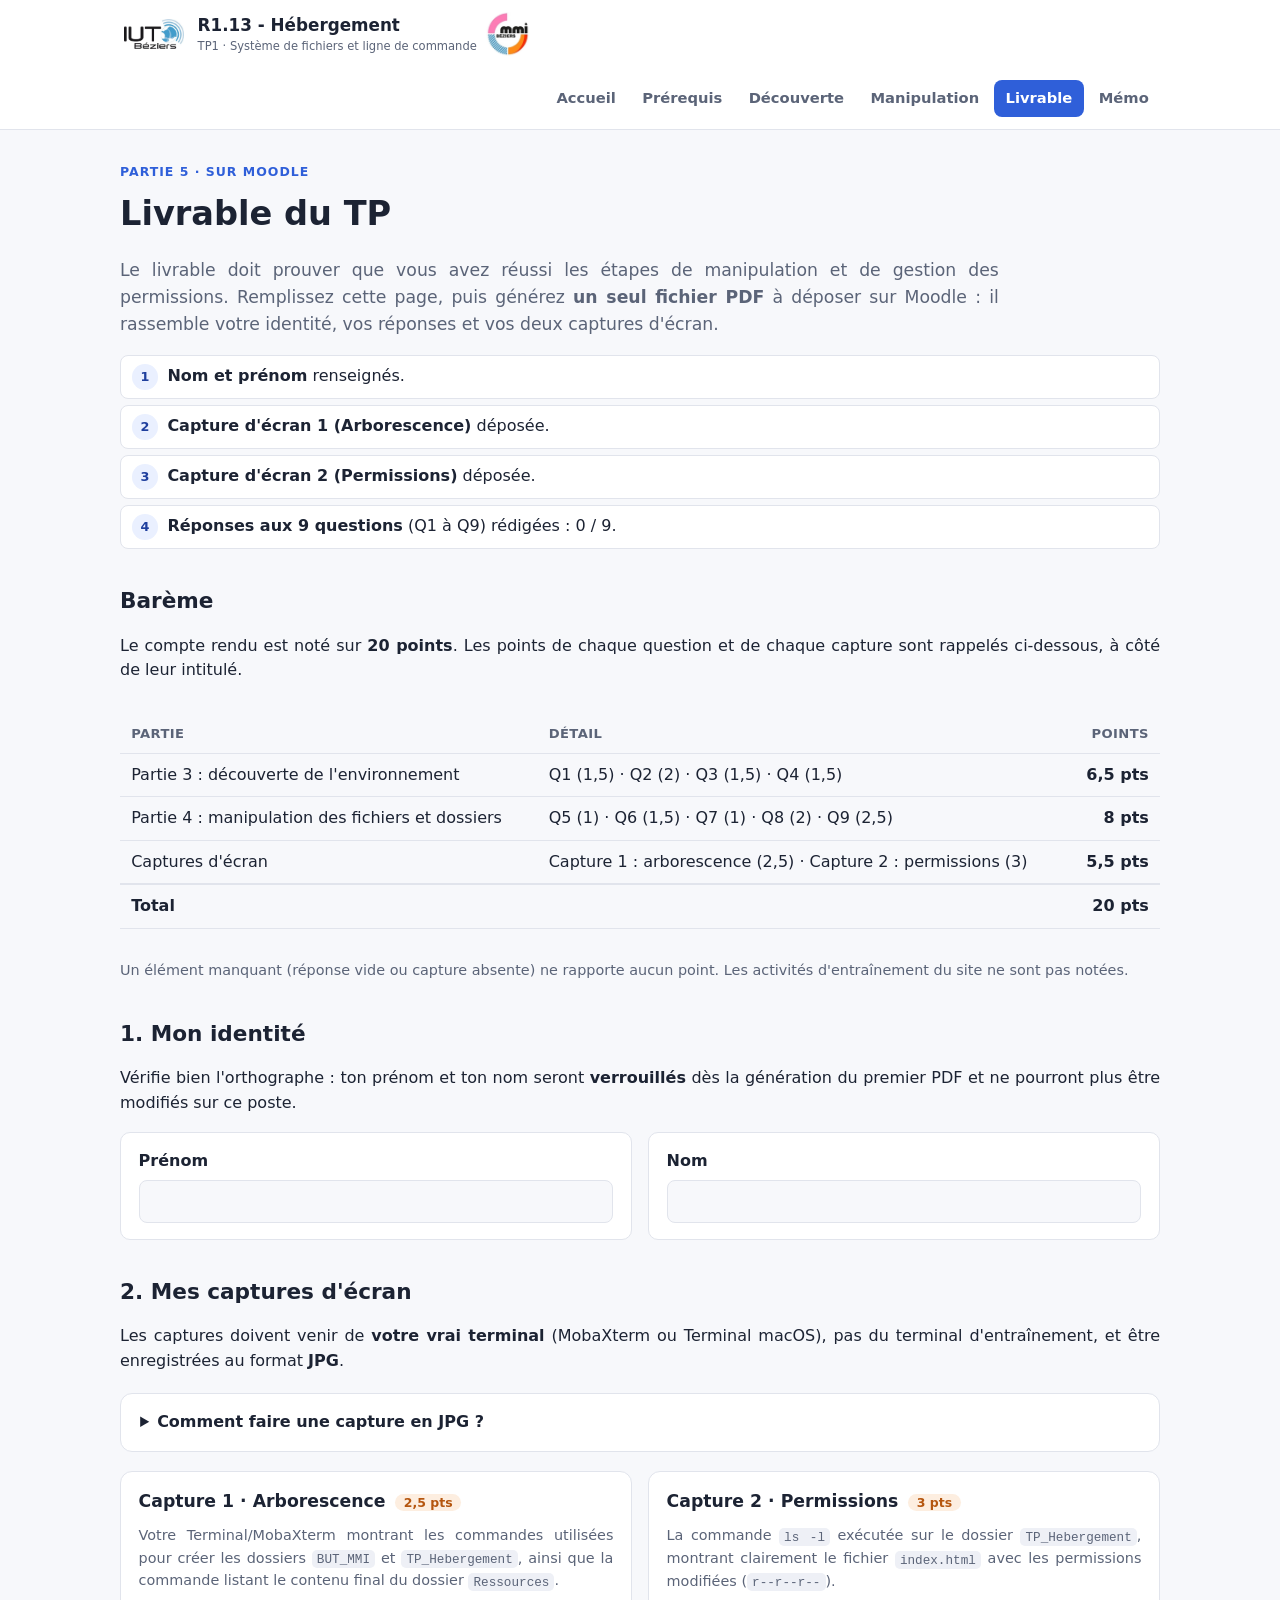
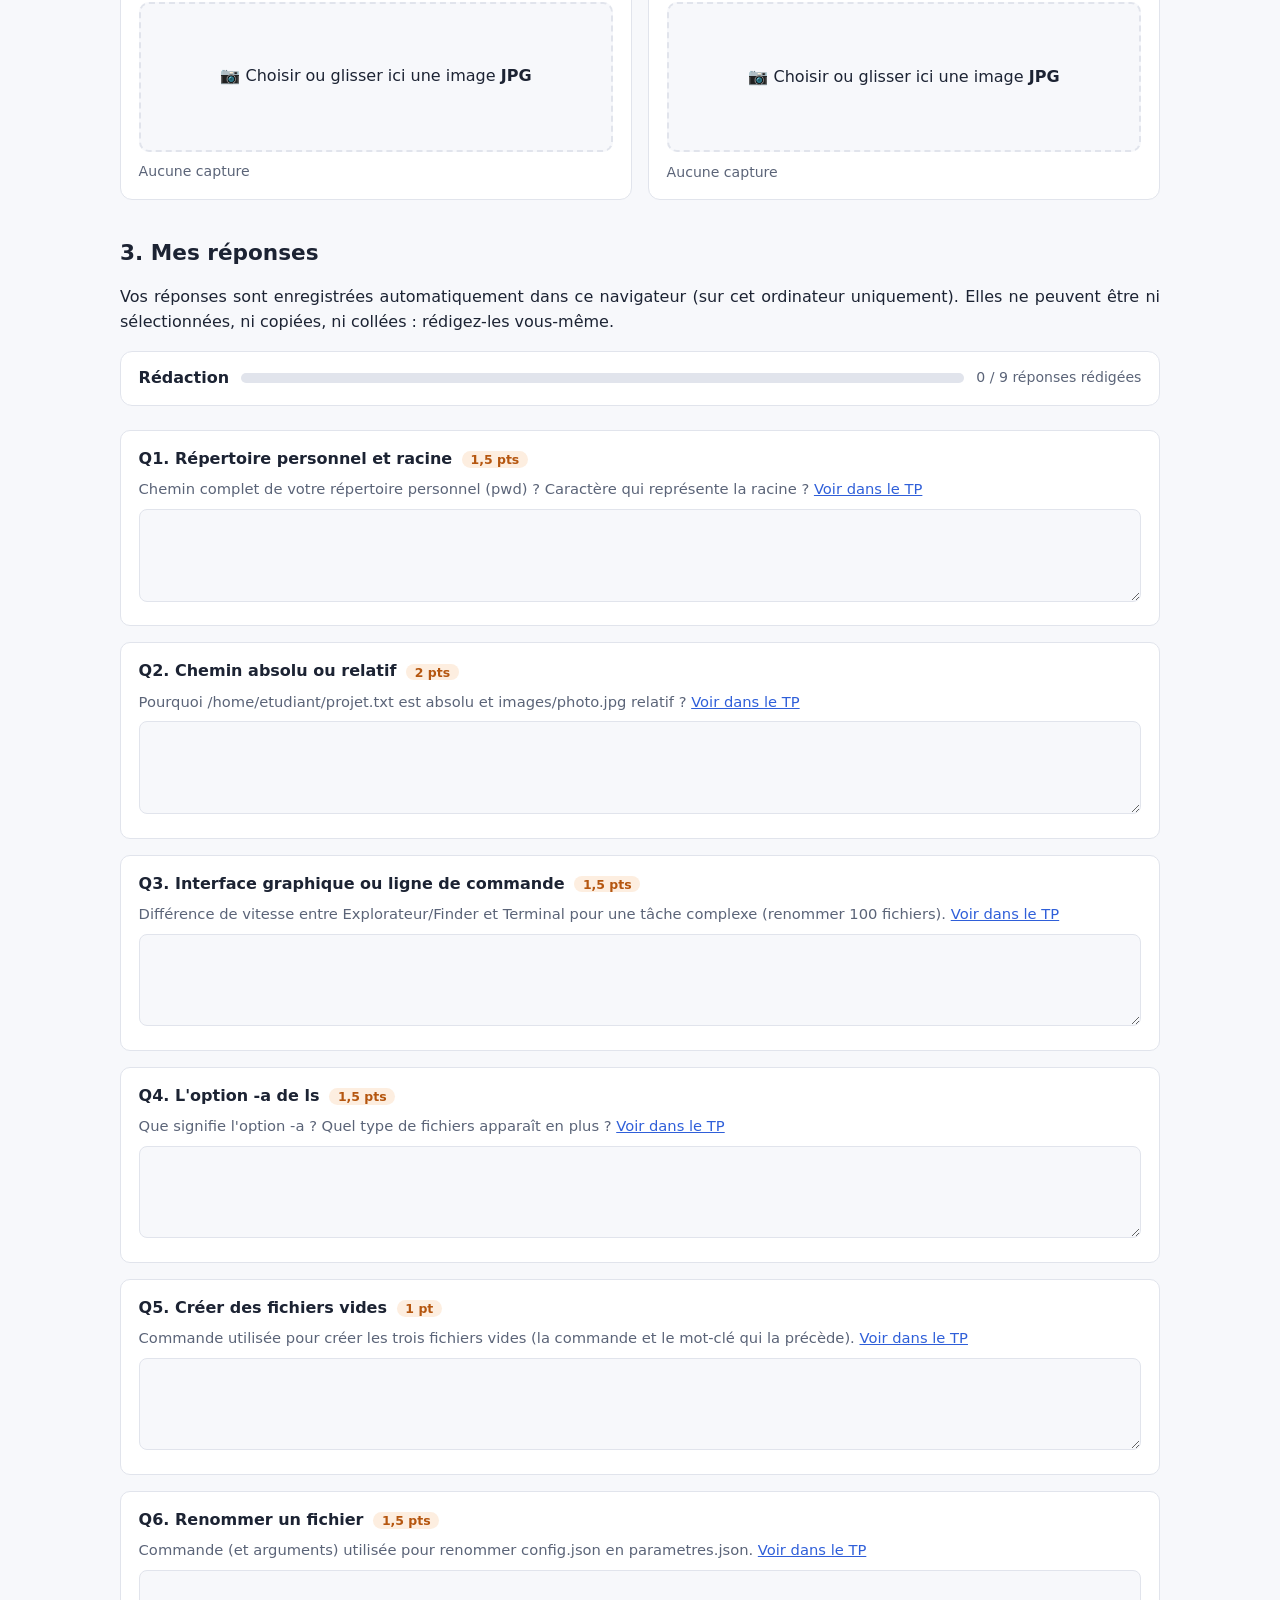
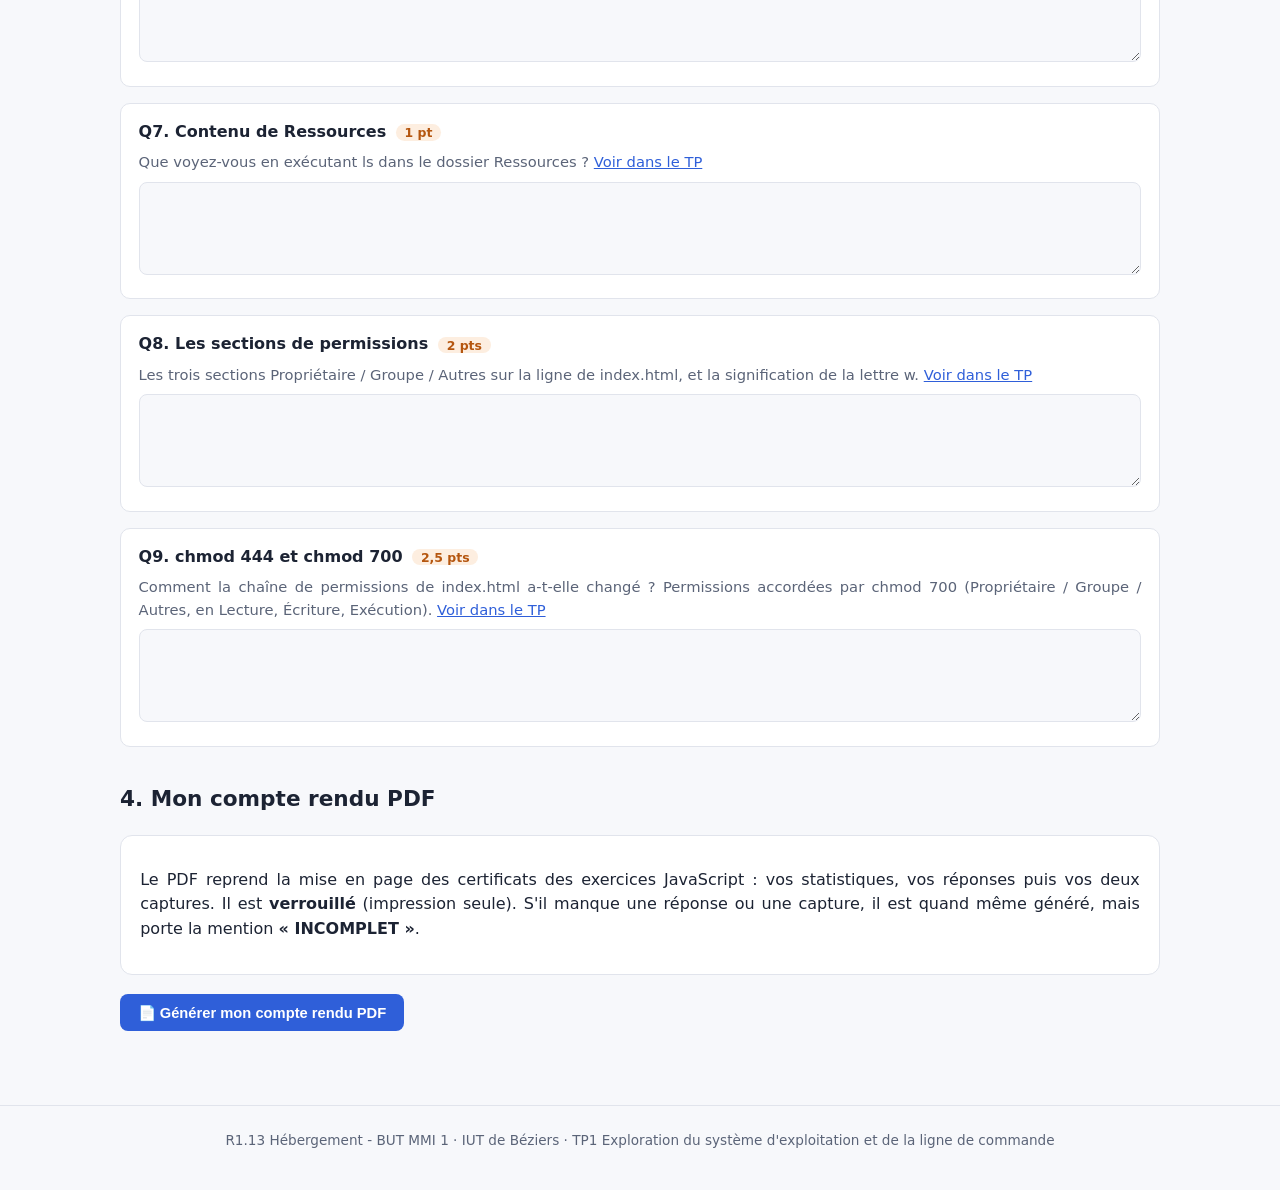
==== commit 83fa4f68: "Livrable : affiche le barème Ajoute en haut de la page Livrable un tableau du barème sur 20 (points " ====
--- a/livrable.html
+++ b/livrable.html
@@ -50,6 +50,28 @@
         <li data-etat="capture2"><span><strong>Capture d'écran 2 (Permissions)</strong> déposée.</span></li>
         <li data-etat="reponses"><span><strong>Réponses aux 9 questions</strong> (Q1 à Q9) rédigées : <span id="reponses-compteur"></span>.</span></li>
       </ol>
+
+      <h2>Barème</h2>
+      <p>
+        Le compte rendu est noté sur <strong>20 points</strong>. Les points de
+        chaque question et de chaque capture sont rappelés ci-dessous, à côté
+        de leur intitulé.
+      </p>
+      <div class="table-scroll">
+        <table class="bareme">
+          <thead><tr><th>Partie</th><th>Détail</th><th class="pts">Points</th></tr></thead>
+          <tbody>
+            <tr><td>Partie 3 : découverte de l'environnement</td><td>Q1 (1,5) · Q2 (2) · Q3 (1,5) · Q4 (1,5)</td><td class="pts">6,5 pts</td></tr>
+            <tr><td>Partie 4 : manipulation des fichiers et dossiers</td><td>Q5 (1) · Q6 (1,5) · Q7 (1) · Q8 (2) · Q9 (2,5)</td><td class="pts">8 pts</td></tr>
+            <tr><td>Captures d'écran</td><td>Capture 1 : arborescence (2,5) · Capture 2 : permissions (3)</td><td class="pts">5,5 pts</td></tr>
+          </tbody>
+          <tfoot><tr><td colspan="2">Total</td><td class="pts">20 pts</td></tr></tfoot>
+        </table>
+      </div>
+      <p class="hint" style="color: var(--text-muted); font-size: 0.9rem">
+        Un élément manquant (réponse vide ou capture absente) ne rapporte aucun
+        point. Les activités d'entraînement du site ne sont pas notées.
+      </p>
 
       <h2>1. Mon identité</h2>
       <p>
@@ -98,7 +120,7 @@
       </details>
       <div class="grid cols-2">
         <div class="capture" data-capture="capture1">
-          <h3>Capture 1 · Arborescence</h3>
+          <h3 data-pts="2,5 pts">Capture 1 · Arborescence</h3>
           <p class="rappel">Votre Terminal/MobaXterm montrant les commandes utilisées pour créer les dossiers <code>BUT_MMI</code> et <code>TP_Hebergement</code>, ainsi que la commande listant le contenu final du dossier <code>Ressources</code>.</p>
           <label class="depot">
             <input type="file" accept=".jpg,.jpeg,image/jpeg" />
@@ -111,7 +133,7 @@
           </div>
         </div>
         <div class="capture" data-capture="capture2">
-          <h3>Capture 2 · Permissions</h3>
+          <h3 data-pts="3 pts">Capture 2 · Permissions</h3>
           <p class="rappel">La commande <code>ls -l</code> exécutée sur le dossier <code>TP_Hebergement</code>, montrant clairement le fichier <code>index.html</code> avec les permissions modifiées (<code>r--r--r--</code>).</p>
           <label class="depot">
             <input type="file" accept=".jpg,.jpeg,image/jpeg" />
@@ -137,47 +159,47 @@
         <span class="progress-text" id="reponses-progression"></span>
       </div>
         <div class="reponse" id="bloc-q1" data-partie="0">
-          <label for="q1">Q1. Répertoire personnel et racine</label>
+          <label for="q1" data-pts="1,5 pts">Q1. Répertoire personnel et racine</label>
           <p class="rappel">Chemin complet de votre répertoire personnel (pwd) ? Caractère qui représente la racine ? <a href="decouverte.html">Voir dans le TP</a></p>
           <textarea id="q1" rows="3"></textarea>
         </div>
         <div class="reponse" id="bloc-q2" data-partie="0">
-          <label for="q2">Q2. Chemin absolu ou relatif</label>
+          <label for="q2" data-pts="2 pts">Q2. Chemin absolu ou relatif</label>
           <p class="rappel">Pourquoi /home/etudiant/projet.txt est absolu et images/photo.jpg relatif ? <a href="decouverte.html">Voir dans le TP</a></p>
           <textarea id="q2" rows="3"></textarea>
         </div>
         <div class="reponse" id="bloc-q3" data-partie="0">
-          <label for="q3">Q3. Interface graphique ou ligne de commande</label>
+          <label for="q3" data-pts="1,5 pts">Q3. Interface graphique ou ligne de commande</label>
           <p class="rappel">Différence de vitesse entre Explorateur/Finder et Terminal pour une tâche complexe (renommer 100 fichiers). <a href="decouverte.html">Voir dans le TP</a></p>
           <textarea id="q3" rows="3"></textarea>
         </div>
         <div class="reponse" id="bloc-q4" data-partie="0">
-          <label for="q4">Q4. L'option -a de ls</label>
+          <label for="q4" data-pts="1,5 pts">Q4. L'option -a de ls</label>
           <p class="rappel">Que signifie l'option -a ? Quel type de fichiers apparaît en plus ? <a href="decouverte.html">Voir dans le TP</a></p>
           <textarea id="q4" rows="3"></textarea>
         </div>
         <div class="reponse" id="bloc-q5" data-partie="1">
-          <label for="q5">Q5. Créer des fichiers vides</label>
+          <label for="q5" data-pts="1 pt">Q5. Créer des fichiers vides</label>
           <p class="rappel">Commande utilisée pour créer les trois fichiers vides (la commande et le mot-clé qui la précède). <a href="manipulation.html">Voir dans le TP</a></p>
           <textarea id="q5" rows="3"></textarea>
         </div>
         <div class="reponse" id="bloc-q6" data-partie="1">
-          <label for="q6">Q6. Renommer un fichier</label>
+          <label for="q6" data-pts="1,5 pts">Q6. Renommer un fichier</label>
           <p class="rappel">Commande (et arguments) utilisée pour renommer config.json en parametres.json. <a href="manipulation.html">Voir dans le TP</a></p>
           <textarea id="q6" rows="3"></textarea>
         </div>
         <div class="reponse" id="bloc-q7" data-partie="1">
-          <label for="q7">Q7. Contenu de Ressources</label>
+          <label for="q7" data-pts="1 pt">Q7. Contenu de Ressources</label>
           <p class="rappel">Que voyez-vous en exécutant ls dans le dossier Ressources ? <a href="manipulation.html">Voir dans le TP</a></p>
           <textarea id="q7" rows="3"></textarea>
         </div>
         <div class="reponse" id="bloc-q8" data-partie="1">
-          <label for="q8">Q8. Les sections de permissions</label>
+          <label for="q8" data-pts="2 pts">Q8. Les sections de permissions</label>
           <p class="rappel">Les trois sections Propriétaire / Groupe / Autres sur la ligne de index.html, et la signification de la lettre w. <a href="manipulation.html">Voir dans le TP</a></p>
           <textarea id="q8" rows="3"></textarea>
         </div>
         <div class="reponse" id="bloc-q9" data-partie="1">
-          <label for="q9">Q9. chmod 444 et chmod 700</label>
+          <label for="q9" data-pts="2,5 pts">Q9. chmod 444 et chmod 700</label>
           <p class="rappel">Comment la chaîne de permissions de index.html a-t-elle changé ? Permissions accordées par chmod 700 (Propriétaire / Groupe / Autres, en Lecture, Écriture, Exécution). <a href="manipulation.html">Voir dans le TP</a></p>
           <textarea id="q9" rows="3"></textarea>
         </div>
--- a/css/style.css
+++ b/css/style.css
@@ -1716,3 +1716,30 @@
 .reponse textarea::selection {
   background: transparent;
 }
+
+/* ---------- Bareme du livrable ---------- */
+
+.bareme td.pts,
+.bareme th.pts {
+  text-align: right;
+  white-space: nowrap;
+  font-weight: 700;
+}
+.bareme tfoot td {
+  font-weight: 700;
+  border-top: 2px solid var(--border);
+}
+/* Points affiches a cote de l'intitule par le CSS seul : ils ne font pas
+   partie du texte repris comme titre de la question dans le PDF. */
+.reponse label[data-pts]::after,
+.capture h3[data-pts]::after {
+  content: attr(data-pts);
+  margin-left: 0.6rem;
+  padding: 0.05rem 0.55rem;
+  border-radius: 999px;
+  background: var(--accent-b-bg);
+  color: var(--accent-b);
+  font-size: 0.78rem;
+  font-weight: 700;
+  white-space: nowrap;
+}
